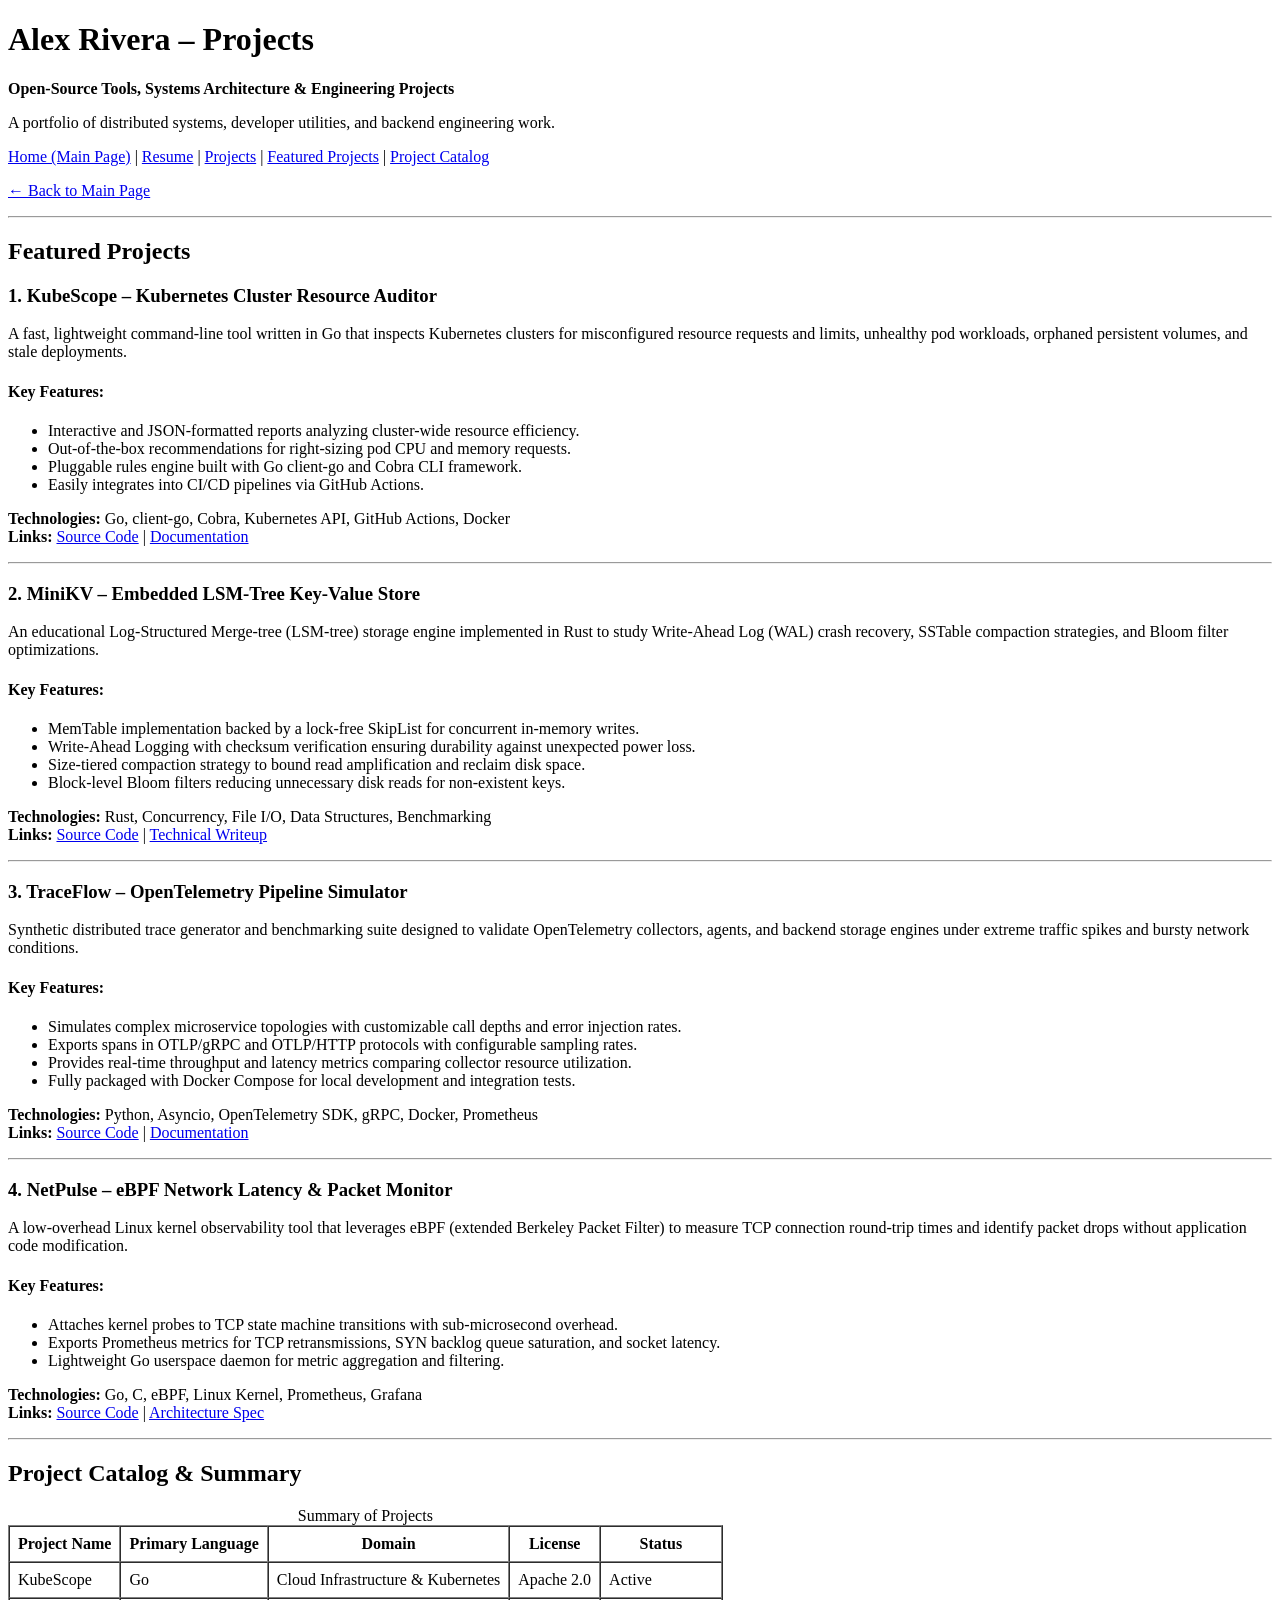
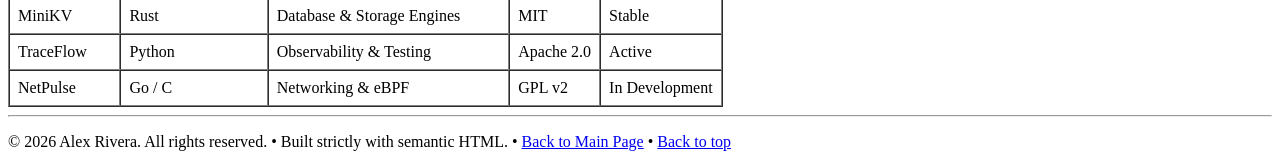
==== projects.html @ 86dc49b6 "initialize sub-pages" ====
<!DOCTYPE html>
<html lang="en">

<head>
  <meta charset="UTF-8">
  <meta name="viewport" content="width=device-width, initial-scale=1.0">
  <title>Alex Rivera | Projects</title>
  <link rel="stylesheet" href="styles.css">
</head>

<body>

  <!-- Header Section -->
  <header id="top">
    <h1>Alex Rivera &ndash; Projects</h1>
    <p><strong>Open-Source Tools, Systems Architecture &amp; Engineering Projects</strong></p>
    <p>A portfolio of distributed systems, developer utilities, and backend engineering work.</p>

    <nav aria-label="Page Navigation">
      <p>
        <a href="index.html">Home (Main Page)</a> |
        <a href="resume.html">Resume</a> |
        <a href="projects.html" aria-current="page">Projects</a> |
        <a href="#featured">Featured Projects</a> |
        <a href="#all-projects">Project Catalog</a>
      </p>
    </nav>
    <p><a href="index.html">&larr; Back to Main Page</a></p>
  </header>

  <hr>

  <!-- Main Content -->
  <main>
    <!-- Featured Projects Section -->
    <section id="featured">
      <h2>Featured Projects</h2>

      <!-- Project 1: KubeScope -->
      <article id="kubescope">
        <h3>1. KubeScope &ndash; Kubernetes Cluster Resource Auditor</h3>
        <p>
          A fast, lightweight command-line tool written in Go that inspects Kubernetes clusters for misconfigured
          resource requests and limits, unhealthy pod workloads, orphaned persistent volumes, and stale deployments.
        </p>
        <h4>Key Features:</h4>
        <ul>
          <li>Interactive and JSON-formatted reports analyzing cluster-wide resource efficiency.</li>
          <li>Out-of-the-box recommendations for right-sizing pod CPU and memory requests.</li>
          <li>Pluggable rules engine built with Go client-go and Cobra CLI framework.</li>
          <li>Easily integrates into CI/CD pipelines via GitHub Actions.</li>
        </ul>
        <p>
          <strong>Technologies:</strong> Go, client-go, Cobra, Kubernetes API, GitHub Actions, Docker<br>
          <strong>Links:</strong>
          <a href="https://github.com" target="_blank" rel="noopener noreferrer">Source Code</a> |
          <a href="https://github.com" target="_blank" rel="noopener noreferrer">Documentation</a>
        </p>
      </article>

      <hr>

      <!-- Project 2: MiniKV -->
      <article id="minikv">
        <h3>2. MiniKV &ndash; Embedded LSM-Tree Key-Value Store</h3>
        <p>
          An educational Log-Structured Merge-tree (LSM-tree) storage engine implemented in Rust to study
          Write-Ahead Log (WAL) crash recovery, SSTable compaction strategies, and Bloom filter optimizations.
        </p>
        <h4>Key Features:</h4>
        <ul>
          <li>MemTable implementation backed by a lock-free SkipList for concurrent in-memory writes.</li>
          <li>Write-Ahead Logging with checksum verification ensuring durability against unexpected power loss.</li>
          <li>Size-tiered compaction strategy to bound read amplification and reclaim disk space.</li>
          <li>Block-level Bloom filters reducing unnecessary disk reads for non-existent keys.</li>
        </ul>
        <p>
          <strong>Technologies:</strong> Rust, Concurrency, File I/O, Data Structures, Benchmarking<br>
          <strong>Links:</strong>
          <a href="https://github.com" target="_blank" rel="noopener noreferrer">Source Code</a> |
          <a href="https://github.com" target="_blank" rel="noopener noreferrer">Technical Writeup</a>
        </p>
      </article>

      <hr>

      <!-- Project 3: TraceFlow -->
      <article id="traceflow">
        <h3>3. TraceFlow &ndash; OpenTelemetry Pipeline Simulator</h3>
        <p>
          Synthetic distributed trace generator and benchmarking suite designed to validate OpenTelemetry collectors,
          agents, and backend storage engines under extreme traffic spikes and bursty network conditions.
        </p>
        <h4>Key Features:</h4>
        <ul>
          <li>Simulates complex microservice topologies with customizable call depths and error injection rates.</li>
          <li>Exports spans in OTLP/gRPC and OTLP/HTTP protocols with configurable sampling rates.</li>
          <li>Provides real-time throughput and latency metrics comparing collector resource utilization.</li>
          <li>Fully packaged with Docker Compose for local development and integration tests.</li>
        </ul>
        <p>
          <strong>Technologies:</strong> Python, Asyncio, OpenTelemetry SDK, gRPC, Docker, Prometheus<br>
          <strong>Links:</strong>
          <a href="https://github.com" target="_blank" rel="noopener noreferrer">Source Code</a> |
          <a href="https://github.com" target="_blank" rel="noopener noreferrer">Documentation</a>
        </p>
      </article>

      <hr>

      <!-- Project 4: NetPulse -->
      <article id="netpulse">
        <h3>4. NetPulse &ndash; eBPF Network Latency &amp; Packet Monitor</h3>
        <p>
          A low-overhead Linux kernel observability tool that leverages eBPF (extended Berkeley Packet Filter)
          to measure TCP connection round-trip times and identify packet drops without application code modification.
        </p>
        <h4>Key Features:</h4>
        <ul>
          <li>Attaches kernel probes to TCP state machine transitions with sub-microsecond overhead.</li>
          <li>Exports Prometheus metrics for TCP retransmissions, SYN backlog queue saturation, and socket latency.</li>
          <li>Lightweight Go userspace daemon for metric aggregation and filtering.</li>
        </ul>
        <p>
          <strong>Technologies:</strong> Go, C, eBPF, Linux Kernel, Prometheus, Grafana<br>
          <strong>Links:</strong>
          <a href="https://github.com" target="_blank" rel="noopener noreferrer">Source Code</a> |
          <a href="https://github.com" target="_blank" rel="noopener noreferrer">Architecture Spec</a>
        </p>
      </article>
    </section>

    <hr>

    <!-- Project Catalog / Summary Table -->
    <section id="all-projects">
      <h2>Project Catalog &amp; Summary</h2>

      <table border="1" cellpadding="8" cellspacing="0">
        <caption>Summary of Projects</caption>
        <thead>
          <tr>
            <th scope="col">Project Name</th>
            <th scope="col">Primary Language</th>
            <th scope="col">Domain</th>
            <th scope="col">License</th>
            <th scope="col">Status</th>
          </tr>
        </thead>
        <tbody>
          <tr>
            <td>KubeScope</td>
            <td>Go</td>
            <td>Cloud Infrastructure &amp; Kubernetes</td>
            <td>Apache 2.0</td>
            <td>Active</td>
          </tr>
          <tr>
            <td>MiniKV</td>
            <td>Rust</td>
            <td>Database &amp; Storage Engines</td>
            <td>MIT</td>
            <td>Stable</td>
          </tr>
          <tr>
            <td>TraceFlow</td>
            <td>Python</td>
            <td>Observability &amp; Testing</td>
            <td>Apache 2.0</td>
            <td>Active</td>
          </tr>
          <tr>
            <td>NetPulse</td>
            <td>Go / C</td>
            <td>Networking &amp; eBPF</td>
            <td>GPL v2</td>
            <td>In Development</td>
          </tr>
        </tbody>
      </table>
    </section>
  </main>

  <hr>

  <!-- Footer -->
  <footer>
    <p>
      &copy; 2026 Alex Rivera. All rights reserved.
      &bull; Built strictly with semantic HTML.
      &bull; <a href="index.html">Back to Main Page</a>
      &bull; <a href="#top">Back to top</a>
    </p>
  </footer>

</body>

</html>
---- styles.css ----
/* styles.css */
/* Stylesheet for portfolio website */
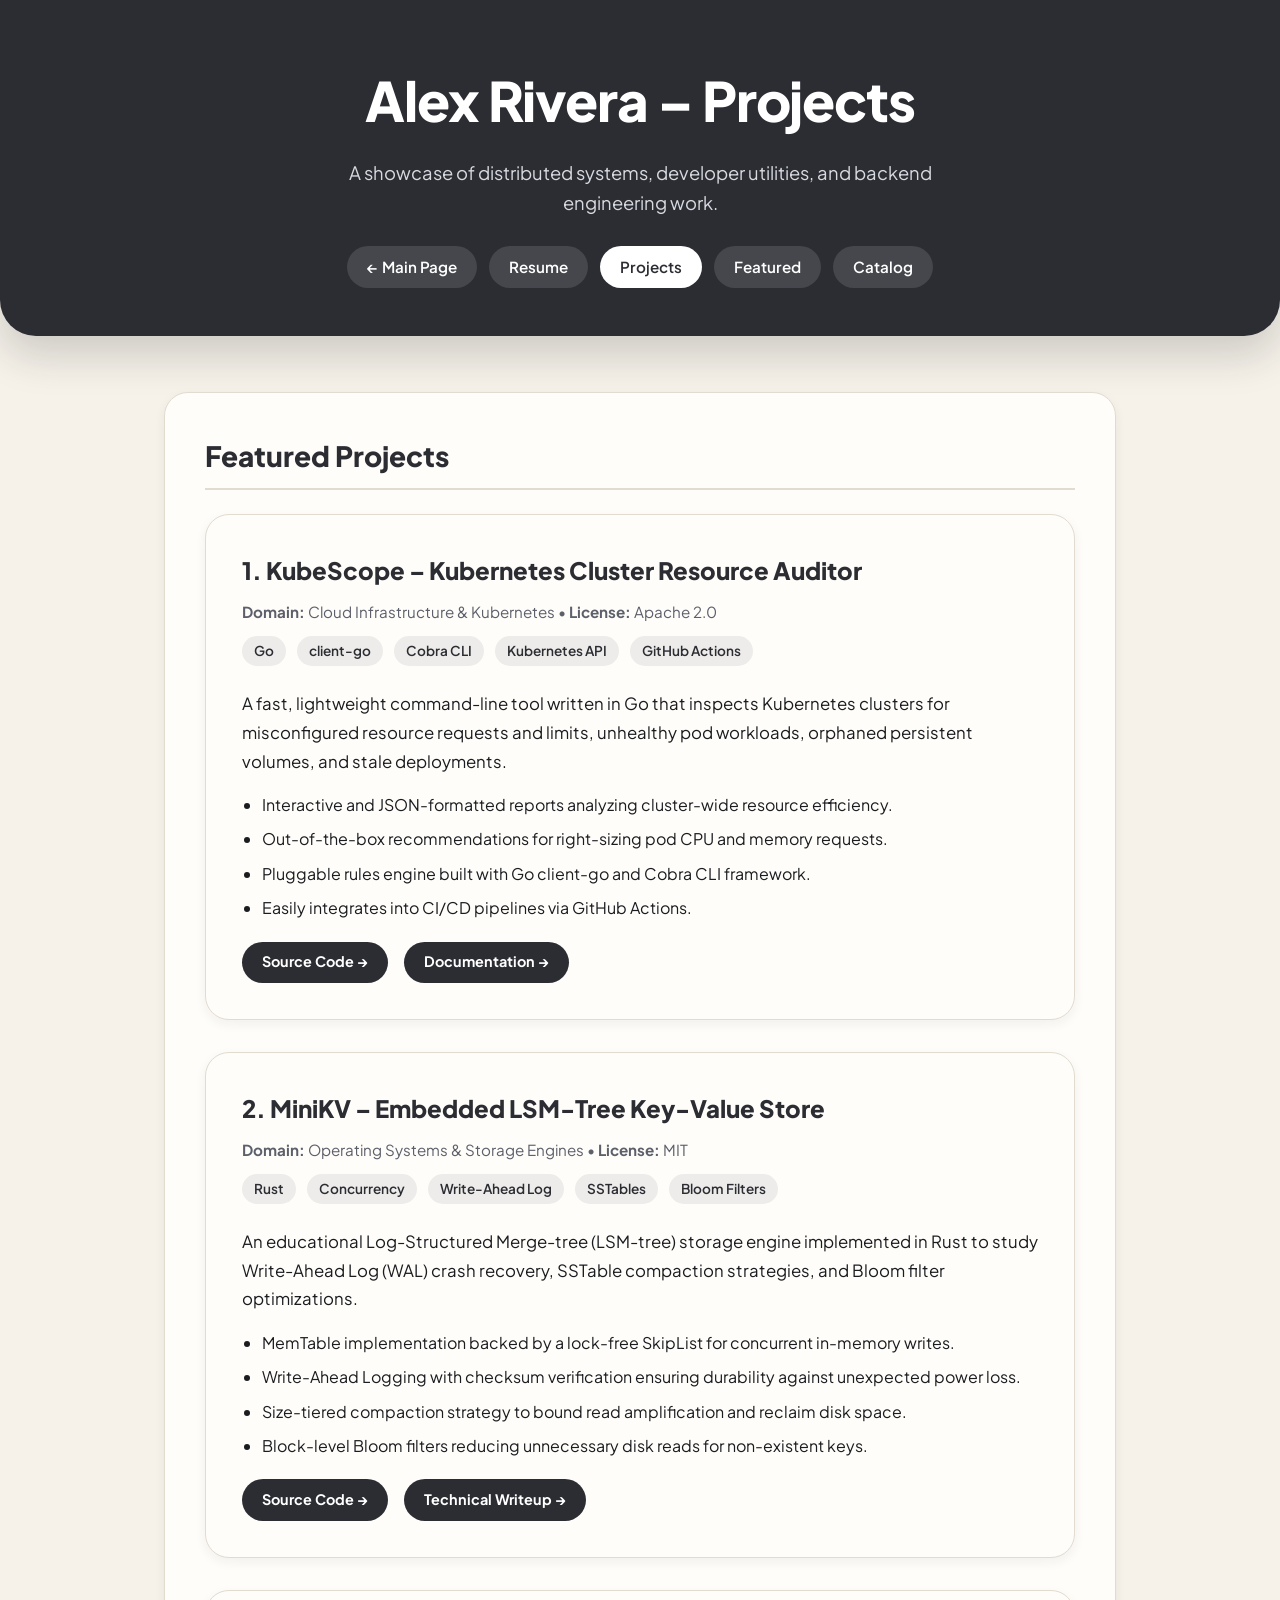
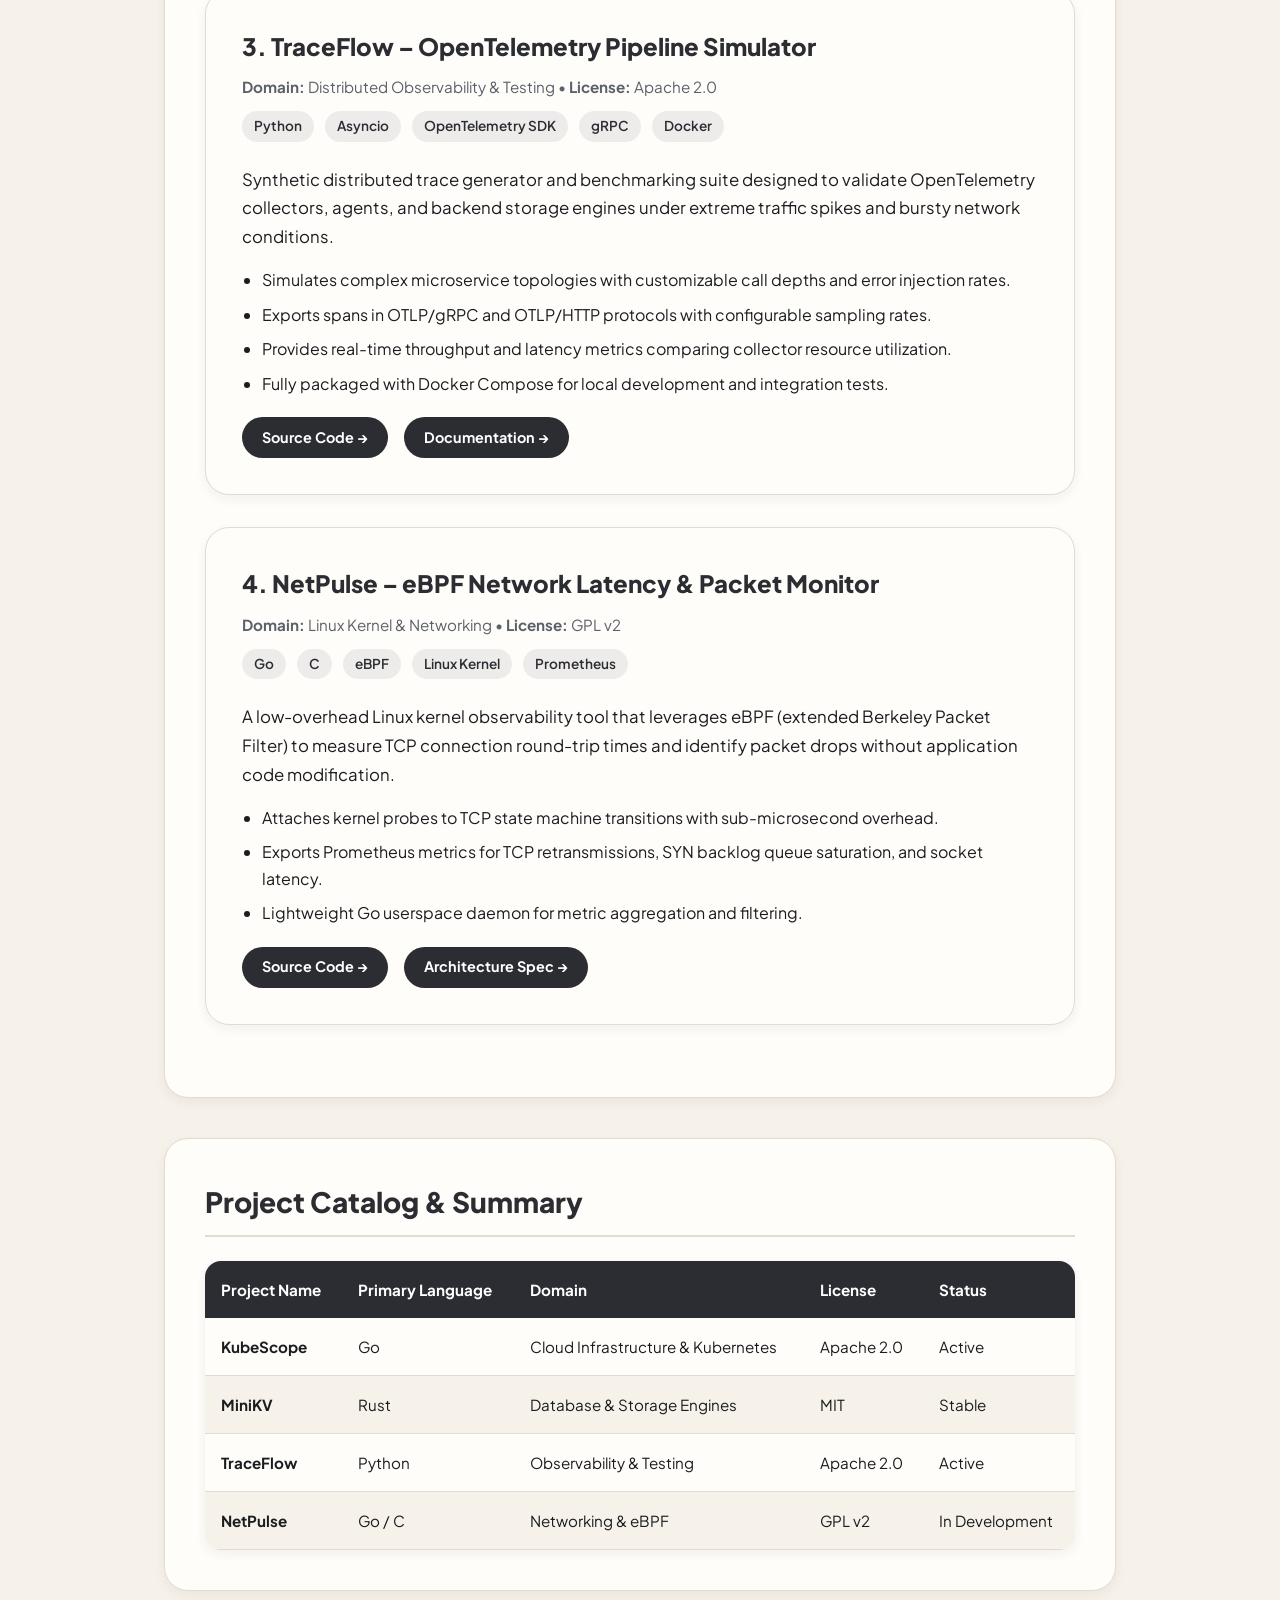
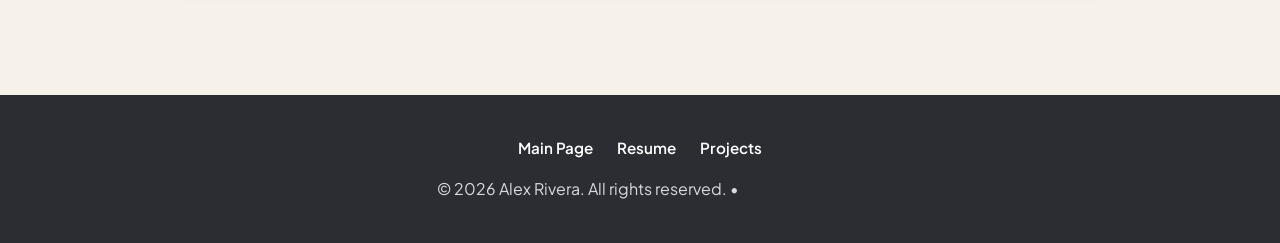
==== commit 2a295088: "format website and customize theme" ====
--- a/projects.html
+++ b/projects.html
@@ -10,134 +10,148 @@
 
 <body>
 
-  <!-- Header Section -->
-  <header id="top">
-    <h1>Alex Rivera &ndash; Projects</h1>
-    <p><strong>Open-Source Tools, Systems Architecture &amp; Engineering Projects</strong></p>
-    <p>A portfolio of distributed systems, developer utilities, and backend engineering work.</p>
-
-    <nav aria-label="Page Navigation">
-      <p>
-        <a href="index.html">Home (Main Page)</a> |
-        <a href="resume.html">Resume</a> |
-        <a href="projects.html" aria-current="page">Projects</a> |
-        <a href="#featured">Featured Projects</a> |
-        <a href="#all-projects">Project Catalog</a>
-      </p>
-    </nav>
-    <p><a href="index.html">&larr; Back to Main Page</a></p>
+  <!-- Dark Grey Header at the Top -->
+  <header class="subpage-header" id="top">
+    <div class="subpage-header-content">
+      <h1 class="subpage-title">Alex Rivera &ndash; Projects</h1>
+      <p class="subpage-subtitle">A showcase of distributed systems, developer utilities, and backend engineering work.</p>
+      
+      <nav class="subpage-nav" aria-label="Page Navigation">
+        <a href="index.html" class="subpage-nav-link">&larr; Main Page</a>
+        <a href="resume.html" class="subpage-nav-link">Resume</a>
+        <a href="projects.html" class="subpage-nav-link active">Projects</a>
+        <a href="#featured" class="subpage-nav-link">Featured</a>
+        <a href="#catalog" class="subpage-nav-link">Catalog</a>
+      </nav>
+    </div>
   </header>
 
-  <hr>
-
-  <!-- Main Content -->
-  <main>
-    <!-- Featured Projects Section -->
-    <section id="featured">
-      <h2>Featured Projects</h2>
+  <!-- Main Content on Light Beige Background -->
+  <main class="subpage-container">
+    <section id="featured" class="subpage-section">
+      <h2 class="subpage-section-title">Featured Projects</h2>
 
       <!-- Project 1: KubeScope -->
-      <article id="kubescope">
-        <h3>1. KubeScope &ndash; Kubernetes Cluster Resource Auditor</h3>
-        <p>
+      <article class="project-card-detail" id="kubescope">
+        <h3 class="project-detail-title">1. KubeScope &ndash; Kubernetes Cluster Resource Auditor</h3>
+        <p style="color: var(--text-muted); font-size: 0.95rem; margin-bottom: 0.75rem;">
+          <strong>Domain:</strong> Cloud Infrastructure &amp; Kubernetes &bull; <strong>License:</strong> Apache 2.0
+        </p>
+        <div style="margin-bottom: 1rem;">
+          <span class="project-tag-pill">Go</span>
+          <span class="project-tag-pill">client-go</span>
+          <span class="project-tag-pill">Cobra CLI</span>
+          <span class="project-tag-pill">Kubernetes API</span>
+          <span class="project-tag-pill">GitHub Actions</span>
+        </div>
+        <p style="font-size: 1.05rem; line-height: 1.7; color: var(--text-brown); margin-bottom: 1rem;">
           A fast, lightweight command-line tool written in Go that inspects Kubernetes clusters for misconfigured
           resource requests and limits, unhealthy pod workloads, orphaned persistent volumes, and stale deployments.
         </p>
-        <h4>Key Features:</h4>
-        <ul>
+        <ul class="resume-list" style="margin-bottom: 1.25rem;">
           <li>Interactive and JSON-formatted reports analyzing cluster-wide resource efficiency.</li>
           <li>Out-of-the-box recommendations for right-sizing pod CPU and memory requests.</li>
           <li>Pluggable rules engine built with Go client-go and Cobra CLI framework.</li>
           <li>Easily integrates into CI/CD pipelines via GitHub Actions.</li>
         </ul>
-        <p>
-          <strong>Technologies:</strong> Go, client-go, Cobra, Kubernetes API, GitHub Actions, Docker<br>
-          <strong>Links:</strong>
-          <a href="https://github.com" target="_blank" rel="noopener noreferrer">Source Code</a> |
-          <a href="https://github.com" target="_blank" rel="noopener noreferrer">Documentation</a>
-        </p>
-      </article>
-
-      <hr>
+        <div class="project-detail-links">
+          <a href="https://github.com" target="_blank" rel="noopener noreferrer" class="btn-secondary">Source Code &rarr;</a>
+          <a href="https://github.com" target="_blank" rel="noopener noreferrer" class="btn-secondary">Documentation &rarr;</a>
+        </div>
+      </article>
 
       <!-- Project 2: MiniKV -->
-      <article id="minikv">
-        <h3>2. MiniKV &ndash; Embedded LSM-Tree Key-Value Store</h3>
-        <p>
+      <article class="project-card-detail" id="minikv">
+        <h3 class="project-detail-title">2. MiniKV &ndash; Embedded LSM-Tree Key-Value Store</h3>
+        <p style="color: var(--text-muted); font-size: 0.95rem; margin-bottom: 0.75rem;">
+          <strong>Domain:</strong> Operating Systems &amp; Storage Engines &bull; <strong>License:</strong> MIT
+        </p>
+        <div style="margin-bottom: 1rem;">
+          <span class="project-tag-pill">Rust</span>
+          <span class="project-tag-pill">Concurrency</span>
+          <span class="project-tag-pill">Write-Ahead Log</span>
+          <span class="project-tag-pill">SSTables</span>
+          <span class="project-tag-pill">Bloom Filters</span>
+        </div>
+        <p style="font-size: 1.05rem; line-height: 1.7; color: var(--text-brown); margin-bottom: 1rem;">
           An educational Log-Structured Merge-tree (LSM-tree) storage engine implemented in Rust to study
           Write-Ahead Log (WAL) crash recovery, SSTable compaction strategies, and Bloom filter optimizations.
         </p>
-        <h4>Key Features:</h4>
-        <ul>
+        <ul class="resume-list" style="margin-bottom: 1.25rem;">
           <li>MemTable implementation backed by a lock-free SkipList for concurrent in-memory writes.</li>
           <li>Write-Ahead Logging with checksum verification ensuring durability against unexpected power loss.</li>
           <li>Size-tiered compaction strategy to bound read amplification and reclaim disk space.</li>
           <li>Block-level Bloom filters reducing unnecessary disk reads for non-existent keys.</li>
         </ul>
-        <p>
-          <strong>Technologies:</strong> Rust, Concurrency, File I/O, Data Structures, Benchmarking<br>
-          <strong>Links:</strong>
-          <a href="https://github.com" target="_blank" rel="noopener noreferrer">Source Code</a> |
-          <a href="https://github.com" target="_blank" rel="noopener noreferrer">Technical Writeup</a>
-        </p>
-      </article>
-
-      <hr>
+        <div class="project-detail-links">
+          <a href="https://github.com" target="_blank" rel="noopener noreferrer" class="btn-secondary">Source Code &rarr;</a>
+          <a href="https://github.com" target="_blank" rel="noopener noreferrer" class="btn-secondary">Technical Writeup &rarr;</a>
+        </div>
+      </article>
 
       <!-- Project 3: TraceFlow -->
-      <article id="traceflow">
-        <h3>3. TraceFlow &ndash; OpenTelemetry Pipeline Simulator</h3>
-        <p>
+      <article class="project-card-detail" id="traceflow">
+        <h3 class="project-detail-title">3. TraceFlow &ndash; OpenTelemetry Pipeline Simulator</h3>
+        <p style="color: var(--text-muted); font-size: 0.95rem; margin-bottom: 0.75rem;">
+          <strong>Domain:</strong> Distributed Observability &amp; Testing &bull; <strong>License:</strong> Apache 2.0
+        </p>
+        <div style="margin-bottom: 1rem;">
+          <span class="project-tag-pill">Python</span>
+          <span class="project-tag-pill">Asyncio</span>
+          <span class="project-tag-pill">OpenTelemetry SDK</span>
+          <span class="project-tag-pill">gRPC</span>
+          <span class="project-tag-pill">Docker</span>
+        </div>
+        <p style="font-size: 1.05rem; line-height: 1.7; color: var(--text-brown); margin-bottom: 1rem;">
           Synthetic distributed trace generator and benchmarking suite designed to validate OpenTelemetry collectors,
           agents, and backend storage engines under extreme traffic spikes and bursty network conditions.
         </p>
-        <h4>Key Features:</h4>
-        <ul>
+        <ul class="resume-list" style="margin-bottom: 1.25rem;">
           <li>Simulates complex microservice topologies with customizable call depths and error injection rates.</li>
           <li>Exports spans in OTLP/gRPC and OTLP/HTTP protocols with configurable sampling rates.</li>
           <li>Provides real-time throughput and latency metrics comparing collector resource utilization.</li>
           <li>Fully packaged with Docker Compose for local development and integration tests.</li>
         </ul>
-        <p>
-          <strong>Technologies:</strong> Python, Asyncio, OpenTelemetry SDK, gRPC, Docker, Prometheus<br>
-          <strong>Links:</strong>
-          <a href="https://github.com" target="_blank" rel="noopener noreferrer">Source Code</a> |
-          <a href="https://github.com" target="_blank" rel="noopener noreferrer">Documentation</a>
-        </p>
-      </article>
-
-      <hr>
+        <div class="project-detail-links">
+          <a href="https://github.com" target="_blank" rel="noopener noreferrer" class="btn-secondary">Source Code &rarr;</a>
+          <a href="https://github.com" target="_blank" rel="noopener noreferrer" class="btn-secondary">Documentation &rarr;</a>
+        </div>
+      </article>
 
       <!-- Project 4: NetPulse -->
-      <article id="netpulse">
-        <h3>4. NetPulse &ndash; eBPF Network Latency &amp; Packet Monitor</h3>
-        <p>
+      <article class="project-card-detail" id="netpulse">
+        <h3 class="project-detail-title">4. NetPulse &ndash; eBPF Network Latency &amp; Packet Monitor</h3>
+        <p style="color: var(--text-muted); font-size: 0.95rem; margin-bottom: 0.75rem;">
+          <strong>Domain:</strong> Linux Kernel &amp; Networking &bull; <strong>License:</strong> GPL v2
+        </p>
+        <div style="margin-bottom: 1rem;">
+          <span class="project-tag-pill">Go</span>
+          <span class="project-tag-pill">C</span>
+          <span class="project-tag-pill">eBPF</span>
+          <span class="project-tag-pill">Linux Kernel</span>
+          <span class="project-tag-pill">Prometheus</span>
+        </div>
+        <p style="font-size: 1.05rem; line-height: 1.7; color: var(--text-brown); margin-bottom: 1rem;">
           A low-overhead Linux kernel observability tool that leverages eBPF (extended Berkeley Packet Filter)
           to measure TCP connection round-trip times and identify packet drops without application code modification.
         </p>
-        <h4>Key Features:</h4>
-        <ul>
+        <ul class="resume-list" style="margin-bottom: 1.25rem;">
           <li>Attaches kernel probes to TCP state machine transitions with sub-microsecond overhead.</li>
           <li>Exports Prometheus metrics for TCP retransmissions, SYN backlog queue saturation, and socket latency.</li>
           <li>Lightweight Go userspace daemon for metric aggregation and filtering.</li>
         </ul>
-        <p>
-          <strong>Technologies:</strong> Go, C, eBPF, Linux Kernel, Prometheus, Grafana<br>
-          <strong>Links:</strong>
-          <a href="https://github.com" target="_blank" rel="noopener noreferrer">Source Code</a> |
-          <a href="https://github.com" target="_blank" rel="noopener noreferrer">Architecture Spec</a>
-        </p>
+        <div class="project-detail-links">
+          <a href="https://github.com" target="_blank" rel="noopener noreferrer" class="btn-secondary">Source Code &rarr;</a>
+          <a href="https://github.com" target="_blank" rel="noopener noreferrer" class="btn-secondary">Architecture Spec &rarr;</a>
+        </div>
       </article>
     </section>
 
-    <hr>
-
-    <!-- Project Catalog / Summary Table -->
-    <section id="all-projects">
-      <h2>Project Catalog &amp; Summary</h2>
-
-      <table border="1" cellpadding="8" cellspacing="0">
-        <caption>Summary of Projects</caption>
+    <!-- Catalog Section -->
+    <section id="catalog" class="subpage-section">
+      <h2 class="subpage-section-title">Project Catalog &amp; Summary</h2>
+
+      <table class="data-table">
         <thead>
           <tr>
             <th scope="col">Project Name</th>
@@ -149,28 +163,28 @@
         </thead>
         <tbody>
           <tr>
-            <td>KubeScope</td>
+            <td><strong>KubeScope</strong></td>
             <td>Go</td>
             <td>Cloud Infrastructure &amp; Kubernetes</td>
             <td>Apache 2.0</td>
             <td>Active</td>
           </tr>
           <tr>
-            <td>MiniKV</td>
+            <td><strong>MiniKV</strong></td>
             <td>Rust</td>
             <td>Database &amp; Storage Engines</td>
             <td>MIT</td>
             <td>Stable</td>
           </tr>
           <tr>
-            <td>TraceFlow</td>
+            <td><strong>TraceFlow</strong></td>
             <td>Python</td>
             <td>Observability &amp; Testing</td>
             <td>Apache 2.0</td>
             <td>Active</td>
           </tr>
           <tr>
-            <td>NetPulse</td>
+            <td><strong>NetPulse</strong></td>
             <td>Go / C</td>
             <td>Networking &amp; eBPF</td>
             <td>GPL v2</td>
@@ -181,16 +195,16 @@
     </section>
   </main>
 
-  <hr>
-
   <!-- Footer -->
-  <footer>
-    <p>
-      &copy; 2026 Alex Rivera. All rights reserved.
-      &bull; Built strictly with semantic HTML.
-      &bull; <a href="index.html">Back to Main Page</a>
-      &bull; <a href="#top">Back to top</a>
-    </p>
+  <footer class="site-footer">
+    <div class="footer-content">
+      <div class="footer-links">
+        <a href="index.html">Main Page</a>
+        <a href="resume.html">Resume</a>
+        <a href="projects.html">Projects</a>
+      </div>
+      <p>&copy; 2026 Alex Rivera. All rights reserved. &bull; <a href="#top">Back to top &uarr;</a></p>
+    </div>
   </footer>
 
 </body>
--- a/styles.css
+++ b/styles.css
@@ -1,2 +1,910 @@
-/* styles.css */
-/* Stylesheet for portfolio website */
+/* ==========================================================================
+   Alex Rivera - Portfolio Website Stylesheet
+   Theme: Light Beige Background & Dark Grey Secondary Color
+   ========================================================================== */
+
+@import url('https://fonts.googleapis.com/css2?family=Plus+Jakarta+Sans:wght@400;500;600;700;800&display=swap');
+
+:root {
+  /* Core Color System */
+  --bg-beige: #F6F2EA;
+  --bg-beige-card: #ECE6DA;
+  --bg-white: #FFFDF9;
+  
+  /* Dark Grey Secondary Color System */
+  --grey: #2B2D33;
+  --grey-dark: #1E2024;
+  --grey-card: #373A41;
+  --grey-surface: #42464F;
+  --grey-hover: #4F535D;
+  
+  /* Backward Compatibility Aliases */
+  --navy: var(--grey);
+  --navy-dark: var(--grey-dark);
+  --navy-card: var(--grey-card);
+  --navy-surface: var(--grey-surface);
+  --navy-hover: var(--grey-hover);
+  
+  --brown: var(--grey);
+  --brown-dark: var(--grey-dark);
+  --brown-card: var(--grey-card);
+  --brown-surface: var(--grey-surface);
+  --brown-hover: var(--grey-hover);
+  
+  /* Typography Colors */
+  --text-dark: #1A1C20;
+  --text-brown: var(--text-dark);
+  --text-navy: var(--text-dark);
+  --text-muted: #5C606B;
+  --text-light: #FFFFFF;
+  --text-subtle: #D8DAE2;
+  
+  /* Modern Accent (Refined Steel Slate / Soft Cyan) */
+  --accent-color: #5E94C7;
+  --accent-color-hover: #82B0DD;
+  --accent-warm: var(--accent-color);
+  --accent-warm-hover: var(--accent-color-hover);
+  --accent-blue: var(--accent-color);
+  --accent-blue-hover: var(--accent-color-hover);
+  
+  --border-beige: #E2DBD0;
+  --border-light: rgba(255, 255, 255, 0.16);
+
+  /* Spacing & Radii */
+  --radius-sm: 8px;
+  --radius-md: 16px;
+  --radius-lg: 24px;
+  --radius-full: 9999px;
+  --shadow-sm: 0 4px 12px rgba(30, 32, 36, 0.06);
+  --shadow-md: 0 12px 28px rgba(30, 32, 36, 0.12);
+  --shadow-lg: 0 20px 40px rgba(30, 32, 36, 0.18);
+  --transition: all 0.25s cubic-bezier(0.16, 1, 0.3, 1);
+}
+
+/* Base Styles */
+*, *::before, *::after {
+  box-sizing: border-box;
+  margin: 0;
+  padding: 0;
+}
+
+html {
+  scroll-behavior: smooth;
+  font-size: 16px;
+}
+
+body {
+  background-color: var(--bg-beige);
+  color: var(--text-dark);
+  font-family: 'Plus Jakarta Sans', system-ui, -apple-system, BlinkMacSystemFont, 'Segoe UI', Roboto, sans-serif;
+  line-height: 1.65;
+  -webkit-font-smoothing: antialiased;
+  min-height: 100vh;
+  display: flex;
+  flex-direction: column;
+}
+
+img {
+  max-width: 100%;
+  height: auto;
+  display: block;
+}
+
+a {
+  color: var(--grey);
+  text-decoration: none;
+  transition: var(--transition);
+}
+
+a:hover {
+  color: var(--grey-hover);
+}
+
+/* ==========================================================================
+   Navigation Bar
+   ========================================================================== */
+.site-header {
+  background-color: rgba(246, 242, 234, 0.94);
+  backdrop-filter: blur(8px);
+  position: sticky;
+  top: 0;
+  z-index: 100;
+  border-bottom: 1px solid var(--border-beige);
+}
+
+.nav-container {
+  max-width: 1200px;
+  margin: 0 auto;
+  padding: 1rem 1.5rem;
+  display: flex;
+  align-items: center;
+  justify-content: space-between;
+  gap: 1.5rem;
+  flex-wrap: wrap;
+}
+
+.nav-brand {
+  font-size: 1.35rem;
+  font-weight: 800;
+  color: var(--grey);
+  letter-spacing: -0.02em;
+}
+
+.nav-links {
+  display: flex;
+  align-items: center;
+  gap: 0.75rem;
+  flex-wrap: wrap;
+}
+
+.nav-link {
+  color: var(--text-dark);
+  font-weight: 600;
+  font-size: 0.95rem;
+  padding: 0.45rem 0.9rem;
+  border-radius: var(--radius-full);
+  transition: var(--transition);
+}
+
+.nav-link:hover,
+.nav-link.active {
+  background-color: rgba(43, 45, 51, 0.08);
+  color: var(--grey);
+}
+
+.nav-btn-pill {
+  background-color: var(--grey);
+  color: var(--text-light) !important;
+  padding: 0.45rem 1.1rem;
+  border-radius: var(--radius-full);
+  font-weight: 700;
+}
+
+.nav-btn-pill:hover {
+  background-color: var(--grey-hover);
+  color: var(--text-light) !important;
+  transform: translateY(-1px);
+}
+
+/* ==========================================================================
+   Section 1: Intro (Format of website1.png)
+   ========================================================================== */
+.intro-section {
+  padding: 3rem 1.5rem 4rem;
+  max-width: 1240px;
+  margin: 0 auto;
+  width: 100%;
+}
+
+.intro-grid {
+  display: grid;
+  grid-template-columns: 1.15fr 0.85fr;
+  align-items: center;
+  gap: 2rem;
+  min-height: 480px;
+}
+
+/* Shape on Left: Dark Grey Arched Container */
+.intro-shape-left {
+  background-color: var(--grey);
+  color: var(--text-light);
+  border-radius: 0 260px 260px 0;
+  padding: 4.5rem 4rem 4.5rem 3.5rem;
+  display: flex;
+  flex-direction: column;
+  justify-content: center;
+  box-shadow: var(--shadow-lg);
+  min-height: 420px;
+}
+
+.intro-tag {
+  color: var(--accent-color);
+  font-size: 0.85rem;
+  font-weight: 800;
+  letter-spacing: 0.12em;
+  text-transform: uppercase;
+  margin-bottom: 1.25rem;
+}
+
+.intro-title {
+  font-size: clamp(2.5rem, 5vw, 4.2rem);
+  font-weight: 800;
+  line-height: 1.05;
+  letter-spacing: -0.03em;
+  color: var(--text-light);
+  margin-bottom: 1.25rem;
+}
+
+.intro-description {
+  font-size: 1.15rem;
+  line-height: 1.6;
+  color: var(--text-subtle);
+  max-width: 500px;
+  margin-bottom: 1.5rem;
+}
+
+.intro-meta {
+  font-size: 0.95rem;
+  color: var(--accent-color);
+  font-weight: 600;
+}
+
+/* Shape on Right: Circular Picture of Me */
+.intro-shape-right {
+  display: flex;
+  justify-content: center;
+  align-items: center;
+  padding: 1rem;
+}
+
+.intro-portrait-circle {
+  width: 360px;
+  height: 360px;
+  border-radius: 50%;
+  object-fit: cover;
+  box-shadow: var(--shadow-lg);
+  border: 10px solid var(--bg-white);
+  transition: var(--transition);
+}
+
+.intro-portrait-circle:hover {
+  transform: scale(1.02);
+}
+
+/* ==========================================================================
+   Section 2: About Me (Format of website2.png)
+   ========================================================================== */
+.about-section {
+  background-color: var(--bg-beige);
+  padding: 4.5rem 1.5rem;
+  max-width: 1180px;
+  margin: 0 auto;
+  width: 100%;
+}
+
+.about-grid {
+  display: grid;
+  grid-template-columns: 400px 1fr;
+  gap: 4rem;
+  align-items: center;
+}
+
+.about-image-wrapper {
+  display: flex;
+  justify-content: center;
+}
+
+.about-portrait {
+  width: 100%;
+  max-width: 380px;
+  height: 480px;
+  object-fit: cover;
+  border-radius: var(--radius-lg);
+  box-shadow: var(--shadow-md);
+  border: 6px solid var(--bg-white);
+  transition: var(--transition);
+}
+
+.about-portrait:hover {
+  transform: translateY(-4px);
+  box-shadow: var(--shadow-lg);
+}
+
+.about-content {
+  display: flex;
+  flex-direction: column;
+  gap: 1.25rem;
+}
+
+.about-heading {
+  font-size: 2.6rem;
+  font-weight: 800;
+  color: var(--grey);
+  letter-spacing: -0.02em;
+}
+
+.about-blurb {
+  font-size: 1.05rem;
+  line-height: 1.75;
+  color: var(--text-dark);
+}
+
+.about-highlights {
+  display: grid;
+  grid-template-columns: repeat(auto-fit, minmax(160px, 1fr));
+  gap: 1rem;
+  margin-top: 0.5rem;
+}
+
+.highlight-badge {
+  background-color: var(--bg-white);
+  border: 1px solid var(--border-beige);
+  border-radius: var(--radius-md);
+  padding: 0.85rem 1rem;
+  display: flex;
+  flex-direction: column;
+}
+
+.highlight-badge strong {
+  color: var(--grey);
+  font-size: 1.1rem;
+}
+
+.highlight-badge span {
+  font-size: 0.85rem;
+  color: var(--text-muted);
+}
+
+/* ==========================================================================
+   Section 3: Directory (Format of website3.png with 2 boxes)
+   ========================================================================== */
+.directory-section {
+  padding: 4.5rem 1.5rem;
+  max-width: 1100px;
+  margin: 0 auto;
+  width: 100%;
+}
+
+.section-header-center {
+  text-align: center;
+  margin-bottom: 3rem;
+}
+
+.directory-title {
+  font-size: 2.8rem;
+  font-weight: 800;
+  color: var(--grey);
+  letter-spacing: -0.02em;
+}
+
+.directory-subtitle {
+  font-size: 1.1rem;
+  color: var(--text-muted);
+  margin-top: 0.5rem;
+}
+
+.directory-grid-two {
+  display: grid;
+  grid-template-columns: repeat(auto-fit, minmax(340px, 1fr));
+  gap: 2.5rem;
+}
+
+.directory-card {
+  background-color: var(--grey-card);
+  border-radius: var(--radius-lg);
+  padding: 1.75rem;
+  color: var(--text-light);
+  display: flex;
+  flex-direction: column;
+  box-shadow: var(--shadow-lg);
+  transition: var(--transition);
+}
+
+.directory-card:hover {
+  transform: translateY(-6px);
+  box-shadow: 0 24px 48px rgba(30, 32, 36, 0.28);
+}
+
+.directory-card-img {
+  width: 100%;
+  height: 220px;
+  object-fit: cover;
+  border-radius: var(--radius-md);
+  margin-bottom: 1.5rem;
+}
+
+.directory-card-title {
+  font-size: 1.7rem;
+  font-weight: 800;
+  color: var(--text-light);
+  margin-bottom: 1.25rem;
+}
+
+.directory-items {
+  list-style: none;
+  display: flex;
+  flex-direction: column;
+  gap: 1.1rem;
+  margin-bottom: 2rem;
+  flex-grow: 1;
+}
+
+.directory-item {
+  background: rgba(255, 255, 255, 0.07);
+  border-left: 3px solid var(--accent-color);
+  padding: 0.75rem 1rem;
+  border-radius: 0 var(--radius-sm) var(--radius-sm) 0;
+}
+
+.directory-item-title {
+  display: block;
+  font-size: 1.05rem;
+  font-weight: 700;
+  color: var(--text-light);
+}
+
+.directory-item-subtitle {
+  display: block;
+  font-size: 0.9rem;
+  color: var(--accent-color);
+  font-weight: 600;
+  margin-top: 0.15rem;
+}
+
+.directory-item-meta {
+  display: block;
+  font-size: 0.85rem;
+  color: var(--text-subtle);
+  margin-top: 0.2rem;
+}
+
+.directory-card-footer {
+  margin-top: auto;
+  padding-top: 1rem;
+  border-top: 1px solid var(--border-light);
+}
+
+.directory-btn-link {
+  color: var(--accent-color);
+  font-weight: 800;
+  font-size: 0.95rem;
+  letter-spacing: 0.06em;
+  text-transform: uppercase;
+  display: inline-flex;
+  align-items: center;
+  gap: 0.4rem;
+  transition: var(--transition);
+}
+
+.directory-btn-link:hover {
+  color: var(--accent-color-hover);
+  transform: translateX(4px);
+}
+
+/* ==========================================================================
+   Section 4: Contact
+   ========================================================================== */
+.contact-section {
+  padding: 4.5rem 1.5rem 5rem;
+  max-width: 1100px;
+  margin: 0 auto;
+  width: 100%;
+}
+
+.contact-grid {
+  display: grid;
+  grid-template-columns: 1fr 1.25fr;
+  gap: 3.5rem;
+  align-items: flex-start;
+  margin-top: 2.5rem;
+}
+
+.contact-info-cards {
+  display: flex;
+  flex-direction: column;
+  gap: 1.25rem;
+}
+
+.contact-card {
+  background: var(--bg-white);
+  border: 1px solid var(--border-beige);
+  border-radius: var(--radius-md);
+  padding: 1.25rem 1.5rem;
+  box-shadow: var(--shadow-sm);
+  display: flex;
+  flex-direction: column;
+  gap: 0.25rem;
+  transition: var(--transition);
+}
+
+.contact-card:hover {
+  border-color: var(--grey);
+  box-shadow: var(--shadow-md);
+}
+
+.contact-label {
+  font-size: 0.8rem;
+  font-weight: 800;
+  text-transform: uppercase;
+  letter-spacing: 0.08em;
+  color: var(--grey);
+}
+
+.contact-value {
+  font-size: 1.05rem;
+  font-weight: 600;
+  color: var(--text-dark);
+}
+
+.contact-value a {
+  color: var(--grey);
+}
+
+.contact-value a:hover {
+  color: var(--accent-color);
+  text-decoration: underline;
+}
+
+/* Form Styles */
+.contact-form-container {
+  background: var(--bg-white);
+  border: 1px solid var(--border-beige);
+  border-radius: var(--radius-lg);
+  padding: 2rem;
+  box-shadow: var(--shadow-md);
+}
+
+.form-group {
+  margin-bottom: 1.25rem;
+}
+
+.form-group label {
+  display: block;
+  font-weight: 700;
+  font-size: 0.9rem;
+  color: var(--grey);
+  margin-bottom: 0.4rem;
+}
+
+.form-input,
+.form-select,
+.form-textarea {
+  width: 100%;
+  padding: 0.75rem 1rem;
+  font-family: inherit;
+  font-size: 0.95rem;
+  border: 1.5px solid var(--border-beige);
+  border-radius: var(--radius-sm);
+  background-color: var(--bg-beige);
+  color: var(--text-dark);
+  transition: var(--transition);
+}
+
+.form-input:focus,
+.form-select:focus,
+.form-textarea:focus {
+  outline: none;
+  border-color: var(--grey);
+  background-color: var(--bg-white);
+  box-shadow: 0 0 0 3px rgba(43, 45, 51, 0.12);
+}
+
+.form-btn-submit {
+  background-color: var(--grey);
+  color: var(--text-light);
+  border: none;
+  border-radius: var(--radius-full);
+  padding: 0.85rem 2rem;
+  font-family: inherit;
+  font-size: 1rem;
+  font-weight: 700;
+  cursor: pointer;
+  transition: var(--transition);
+}
+
+.form-btn-submit:hover {
+  background-color: var(--grey-hover);
+  transform: translateY(-2px);
+  box-shadow: var(--shadow-md);
+}
+
+/* ==========================================================================
+   Sub-pages: Resume & Projects Common Layout
+   Theme: Light Beige Background & Dark Grey Header at the Top
+   ========================================================================== */
+.subpage-header {
+  background-color: var(--grey);
+  color: var(--text-light);
+  padding: 3.5rem 1.5rem 3rem;
+  text-align: center;
+  border-radius: 0 0 36px 36px;
+  box-shadow: var(--shadow-lg);
+  margin-bottom: 3.5rem;
+}
+
+.subpage-header-content {
+  max-width: 900px;
+  margin: 0 auto;
+}
+
+.subpage-title {
+  font-size: clamp(2.2rem, 4.5vw, 3.4rem);
+  font-weight: 800;
+  letter-spacing: -0.02em;
+  color: var(--text-light);
+  margin-bottom: 0.75rem;
+}
+
+.subpage-subtitle {
+  font-size: 1.15rem;
+  color: var(--text-subtle);
+  margin-bottom: 1.75rem;
+  max-width: 650px;
+  margin-left: auto;
+  margin-right: auto;
+}
+
+.subpage-nav {
+  display: flex;
+  justify-content: center;
+  gap: 0.75rem;
+  flex-wrap: wrap;
+}
+
+.subpage-nav-link {
+  color: var(--text-light);
+  background: rgba(255, 255, 255, 0.12);
+  padding: 0.5rem 1.25rem;
+  border-radius: var(--radius-full);
+  font-size: 0.95rem;
+  font-weight: 600;
+  transition: var(--transition);
+}
+
+.subpage-nav-link:hover,
+.subpage-nav-link.active {
+  background: var(--text-light);
+  color: var(--grey);
+}
+
+.subpage-container {
+  max-width: 1000px;
+  margin: 0 auto;
+  padding: 0 1.5rem 4rem;
+  width: 100%;
+}
+
+.subpage-section {
+  background: var(--bg-white);
+  border: 1px solid var(--border-beige);
+  border-radius: var(--radius-lg);
+  padding: 2.5rem;
+  margin-bottom: 2.5rem;
+  box-shadow: var(--shadow-sm);
+}
+
+.subpage-section-title {
+  font-size: 1.75rem;
+  font-weight: 800;
+  color: var(--grey);
+  margin-bottom: 1.5rem;
+  border-bottom: 2px solid var(--border-beige);
+  padding-bottom: 0.6rem;
+}
+
+/* Resume Articles & Tables */
+.resume-article {
+  margin-bottom: 2rem;
+}
+
+.resume-article:last-child {
+  margin-bottom: 0;
+}
+
+.resume-article-header {
+  margin-bottom: 0.75rem;
+}
+
+.resume-role-title {
+  font-size: 1.25rem;
+  font-weight: 700;
+  color: var(--grey);
+}
+
+.resume-company-line {
+  font-size: 0.95rem;
+  color: var(--text-muted);
+  font-style: italic;
+}
+
+.resume-list {
+  padding-left: 1.25rem;
+  display: flex;
+  flex-direction: column;
+  gap: 0.5rem;
+}
+
+.data-table {
+  width: 100%;
+  border-collapse: collapse;
+  margin-top: 1rem;
+  border-radius: var(--radius-md);
+  overflow: hidden;
+  box-shadow: var(--shadow-sm);
+}
+
+.data-table th {
+  background-color: var(--grey);
+  color: var(--text-light);
+  padding: 1rem;
+  text-align: left;
+  font-weight: 700;
+  font-size: 0.95rem;
+}
+
+.data-table td {
+  padding: 1rem;
+  border-bottom: 1px solid var(--border-beige);
+  background-color: var(--bg-white);
+  font-size: 0.95rem;
+}
+
+.data-table tr:nth-child(even) td {
+  background-color: var(--bg-beige);
+}
+
+/* Skills list */
+.skills-grid {
+  display: grid;
+  grid-template-columns: repeat(auto-fit, minmax(280px, 1fr));
+  gap: 1.5rem;
+}
+
+.skills-card {
+  background: var(--bg-beige);
+  border-radius: var(--radius-md);
+  padding: 1.25rem;
+}
+
+.skills-card h4 {
+  color: var(--grey);
+  margin-bottom: 0.75rem;
+  font-size: 1.05rem;
+}
+
+.skills-card ul {
+  list-style: none;
+  display: flex;
+  flex-direction: column;
+  gap: 0.4rem;
+  font-size: 0.95rem;
+}
+
+/* Projects Showcase */
+.project-card-detail {
+  background: var(--bg-white);
+  border: 1px solid var(--border-beige);
+  border-radius: var(--radius-lg);
+  padding: 2.25rem;
+  margin-bottom: 2rem;
+  box-shadow: var(--shadow-sm);
+  transition: var(--transition);
+}
+
+.project-card-detail:hover {
+  box-shadow: var(--shadow-md);
+  border-color: var(--grey);
+}
+
+.project-detail-title {
+  font-size: 1.5rem;
+  font-weight: 800;
+  color: var(--grey);
+  margin-bottom: 0.5rem;
+}
+
+.project-tag-pill {
+  display: inline-block;
+  background-color: rgba(43, 45, 51, 0.08);
+  color: var(--grey);
+  padding: 0.25rem 0.75rem;
+  border-radius: var(--radius-full);
+  font-size: 0.85rem;
+  font-weight: 600;
+  margin-right: 0.5rem;
+  margin-bottom: 0.5rem;
+}
+
+.project-detail-links {
+  margin-top: 1.25rem;
+  display: flex;
+  gap: 1rem;
+  flex-wrap: wrap;
+}
+
+.btn-secondary {
+  display: inline-flex;
+  align-items: center;
+  gap: 0.4rem;
+  background-color: var(--grey);
+  color: var(--text-light);
+  padding: 0.55rem 1.25rem;
+  border-radius: var(--radius-full);
+  font-size: 0.9rem;
+  font-weight: 700;
+  transition: var(--transition);
+}
+
+.btn-secondary:hover {
+  background-color: var(--grey-hover);
+  color: var(--text-light);
+  transform: translateY(-2px);
+}
+
+/* ==========================================================================
+   Footer
+   ========================================================================== */
+.site-footer {
+  margin-top: auto;
+  background-color: var(--grey);
+  color: var(--text-subtle);
+  padding: 2.5rem 1.5rem;
+  text-align: center;
+}
+
+.footer-content {
+  max-width: 900px;
+  margin: 0 auto;
+  display: flex;
+  flex-direction: column;
+  align-items: center;
+  gap: 1rem;
+}
+
+.footer-links {
+  display: flex;
+  gap: 1.5rem;
+  flex-wrap: wrap;
+  justify-content: center;
+}
+
+.footer-links a {
+  color: var(--text-light);
+  font-weight: 600;
+  font-size: 0.95rem;
+}
+
+.footer-links a:hover {
+  color: var(--accent-color);
+}
+
+/* ==========================================================================
+   Responsive Breakpoints
+   ========================================================================== */
+@media (max-width: 992px) {
+  .intro-grid {
+    grid-template-columns: 1fr;
+    text-align: center;
+  }
+
+  .intro-shape-left {
+    border-radius: var(--radius-lg);
+    padding: 3rem 2rem;
+    align-items: center;
+    text-align: center;
+  }
+
+  .about-grid {
+    grid-template-columns: 1fr;
+    text-align: center;
+    gap: 2.5rem;
+  }
+
+  .about-image-wrapper {
+    margin: 0 auto;
+  }
+
+  .contact-grid {
+    grid-template-columns: 1fr;
+  }
+}
+
+@media (max-width: 600px) {
+  .intro-portrait-circle {
+    width: 260px;
+    height: 260px;
+  }
+
+  .about-portrait {
+    height: 380px;
+  }
+
+  .subpage-header {
+    border-radius: 0 0 24px 24px;
+    padding: 2.5rem 1.25rem 2rem;
+  }
+
+  .subpage-section {
+    padding: 1.5rem;
+  }
+}
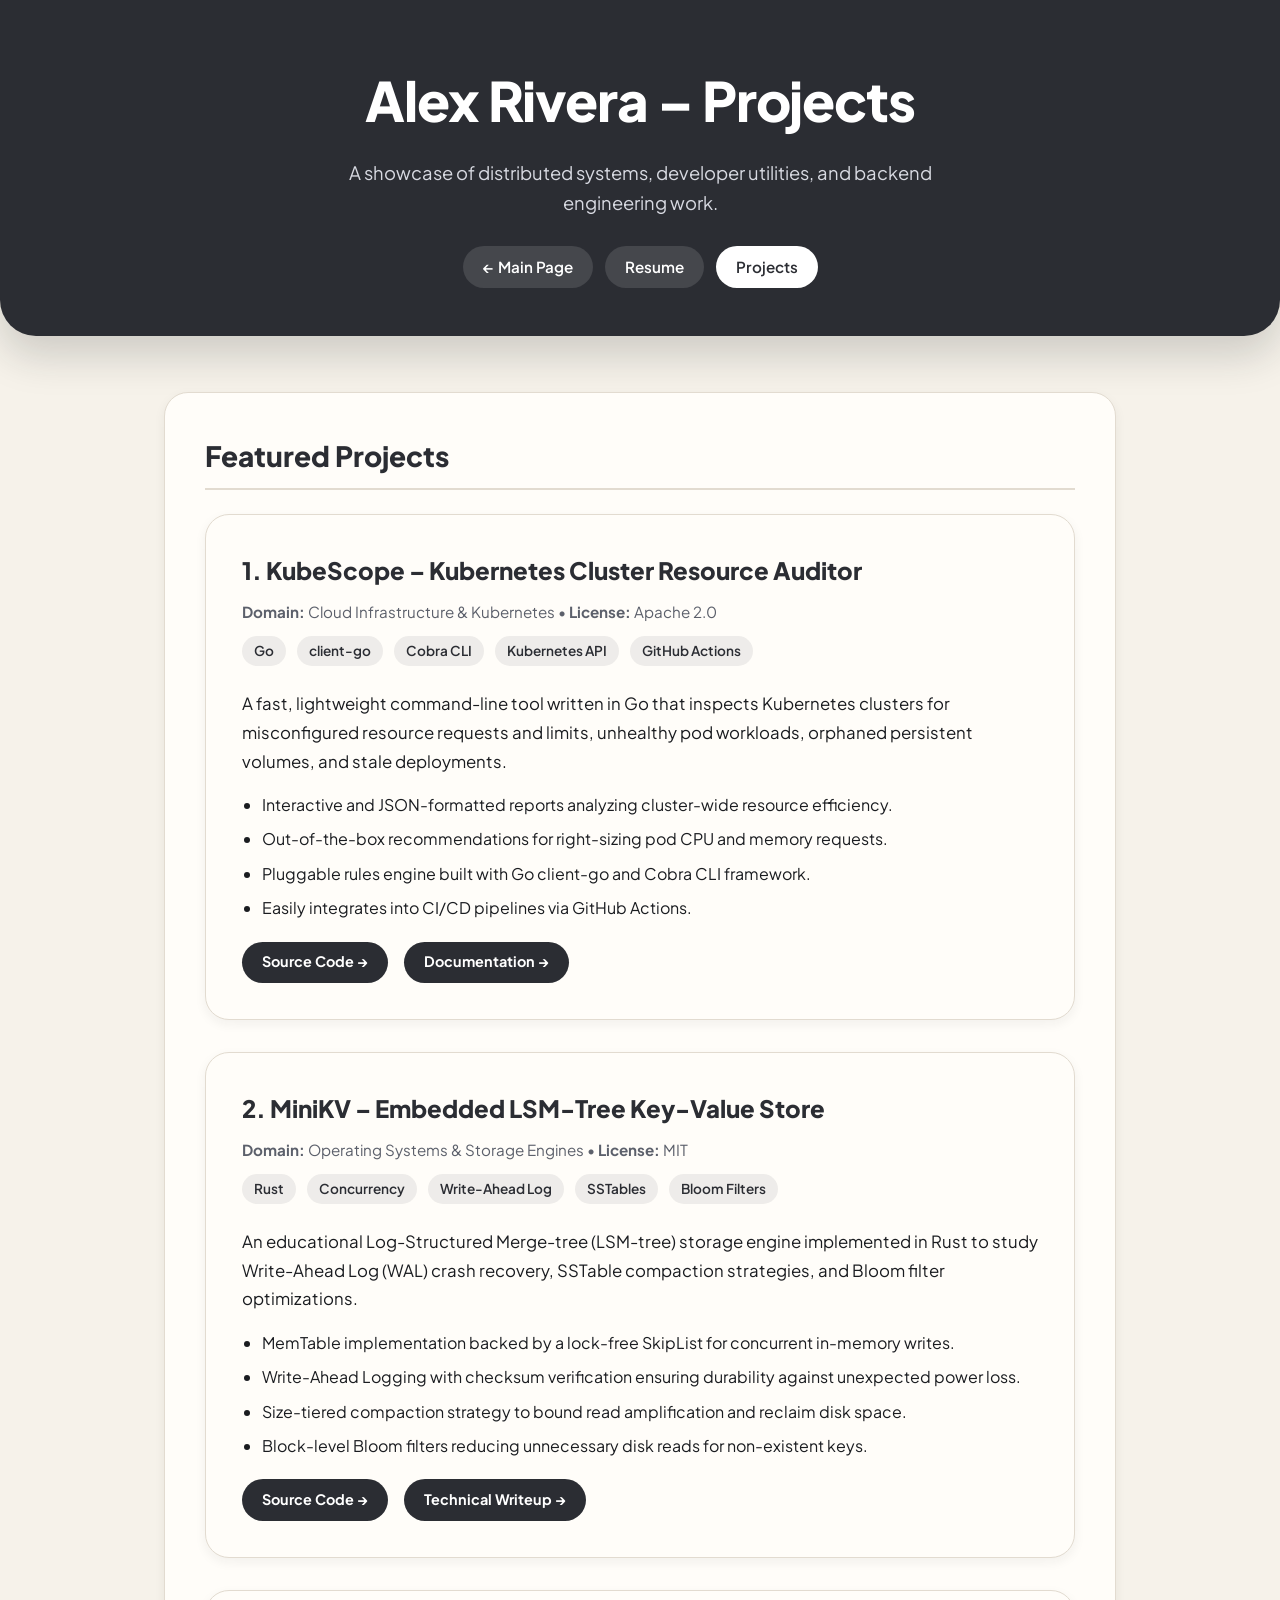
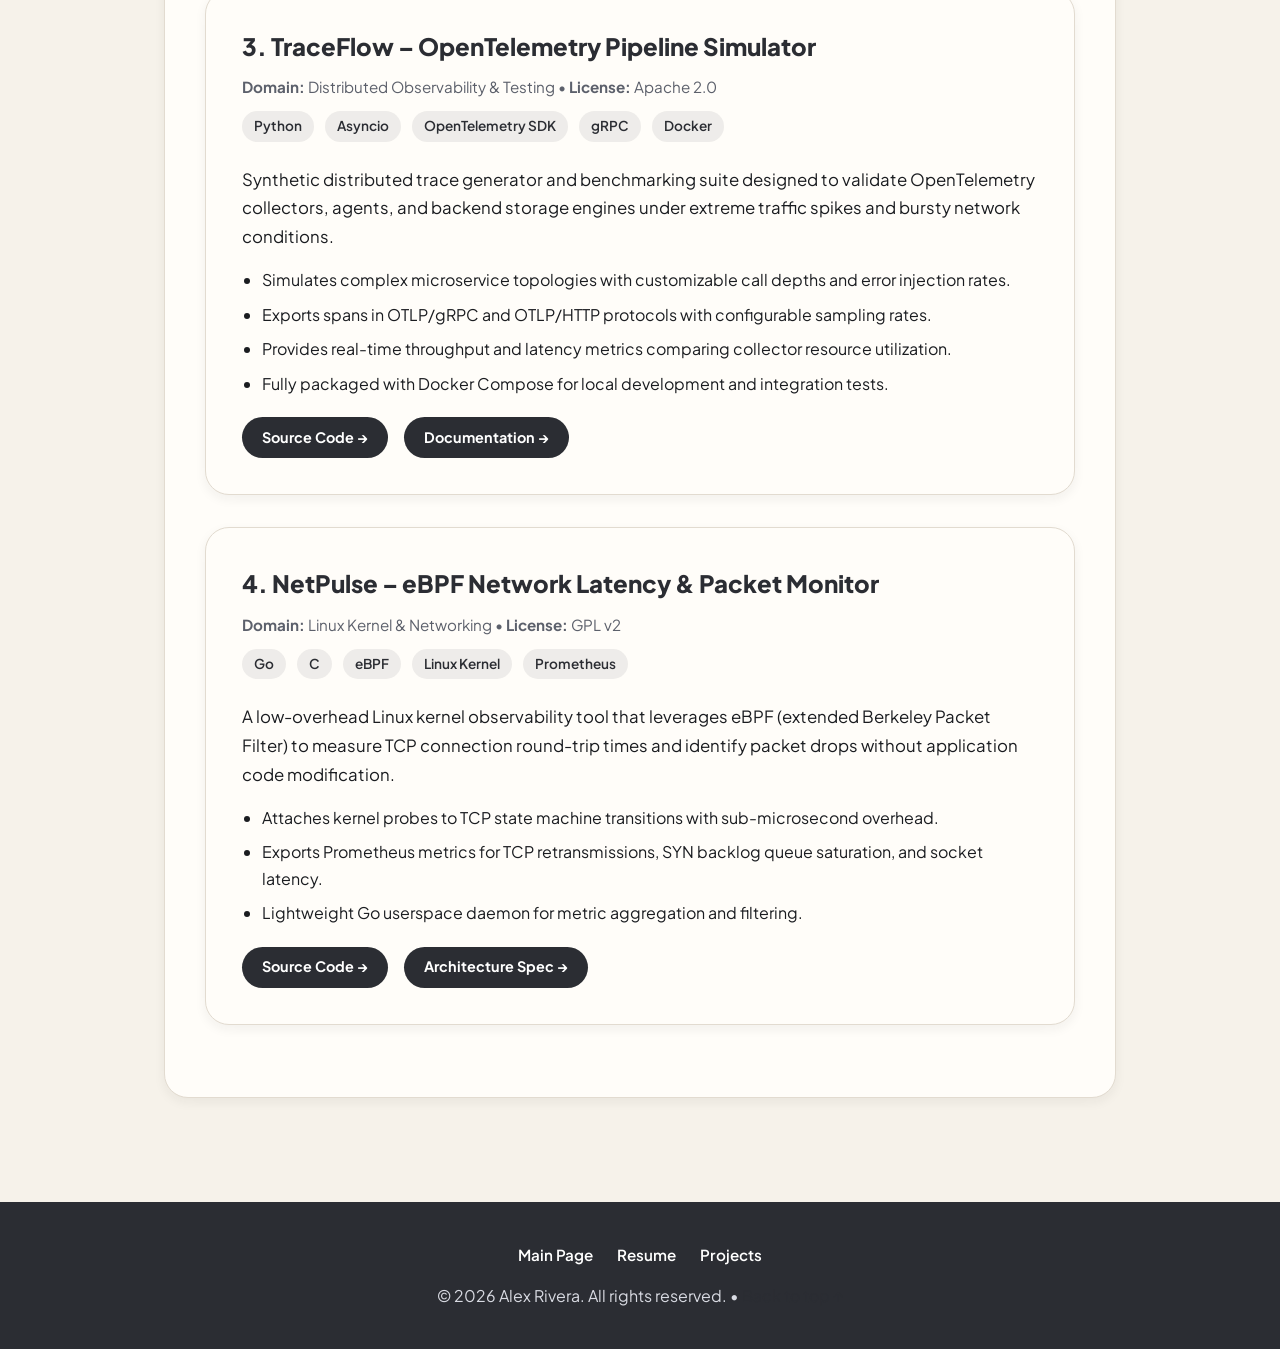
==== commit b506cb14: "condense projects page" ====
--- a/projects.html
+++ b/projects.html
@@ -20,8 +20,6 @@
         <a href="index.html" class="subpage-nav-link">&larr; Main Page</a>
         <a href="resume.html" class="subpage-nav-link">Resume</a>
         <a href="projects.html" class="subpage-nav-link active">Projects</a>
-        <a href="#featured" class="subpage-nav-link">Featured</a>
-        <a href="#catalog" class="subpage-nav-link">Catalog</a>
       </nav>
     </div>
   </header>
@@ -147,52 +145,7 @@
       </article>
     </section>
 
-    <!-- Catalog Section -->
-    <section id="catalog" class="subpage-section">
-      <h2 class="subpage-section-title">Project Catalog &amp; Summary</h2>
 
-      <table class="data-table">
-        <thead>
-          <tr>
-            <th scope="col">Project Name</th>
-            <th scope="col">Primary Language</th>
-            <th scope="col">Domain</th>
-            <th scope="col">License</th>
-            <th scope="col">Status</th>
-          </tr>
-        </thead>
-        <tbody>
-          <tr>
-            <td><strong>KubeScope</strong></td>
-            <td>Go</td>
-            <td>Cloud Infrastructure &amp; Kubernetes</td>
-            <td>Apache 2.0</td>
-            <td>Active</td>
-          </tr>
-          <tr>
-            <td><strong>MiniKV</strong></td>
-            <td>Rust</td>
-            <td>Database &amp; Storage Engines</td>
-            <td>MIT</td>
-            <td>Stable</td>
-          </tr>
-          <tr>
-            <td><strong>TraceFlow</strong></td>
-            <td>Python</td>
-            <td>Observability &amp; Testing</td>
-            <td>Apache 2.0</td>
-            <td>Active</td>
-          </tr>
-          <tr>
-            <td><strong>NetPulse</strong></td>
-            <td>Go / C</td>
-            <td>Networking &amp; eBPF</td>
-            <td>GPL v2</td>
-            <td>In Development</td>
-          </tr>
-        </tbody>
-      </table>
-    </section>
   </main>
 
   <!-- Footer -->
--- a/styles.css
+++ b/styles.css
@@ -466,40 +466,34 @@
    ========================================================================== */
 .contact-section {
   padding: 4.5rem 1.5rem 5rem;
-  max-width: 1100px;
+  max-width: 880px;
   margin: 0 auto;
   width: 100%;
 }
 
 .contact-grid {
   display: grid;
-  grid-template-columns: 1fr 1.25fr;
-  gap: 3.5rem;
-  align-items: flex-start;
+  grid-template-columns: repeat(2, 1fr);
+  gap: 1.75rem;
   margin-top: 2.5rem;
-}
-
-.contact-info-cards {
-  display: flex;
-  flex-direction: column;
-  gap: 1.25rem;
 }
 
 .contact-card {
   background: var(--bg-white);
   border: 1px solid var(--border-beige);
   border-radius: var(--radius-md);
-  padding: 1.25rem 1.5rem;
+  padding: 1.6rem 1.85rem;
   box-shadow: var(--shadow-sm);
   display: flex;
   flex-direction: column;
-  gap: 0.25rem;
+  gap: 0.35rem;
   transition: var(--transition);
 }
 
 .contact-card:hover {
   border-color: var(--grey);
   box-shadow: var(--shadow-md);
+  transform: translateY(-3px);
 }
 
 .contact-label {
@@ -523,69 +517,6 @@
 .contact-value a:hover {
   color: var(--accent-color);
   text-decoration: underline;
-}
-
-/* Form Styles */
-.contact-form-container {
-  background: var(--bg-white);
-  border: 1px solid var(--border-beige);
-  border-radius: var(--radius-lg);
-  padding: 2rem;
-  box-shadow: var(--shadow-md);
-}
-
-.form-group {
-  margin-bottom: 1.25rem;
-}
-
-.form-group label {
-  display: block;
-  font-weight: 700;
-  font-size: 0.9rem;
-  color: var(--grey);
-  margin-bottom: 0.4rem;
-}
-
-.form-input,
-.form-select,
-.form-textarea {
-  width: 100%;
-  padding: 0.75rem 1rem;
-  font-family: inherit;
-  font-size: 0.95rem;
-  border: 1.5px solid var(--border-beige);
-  border-radius: var(--radius-sm);
-  background-color: var(--bg-beige);
-  color: var(--text-dark);
-  transition: var(--transition);
-}
-
-.form-input:focus,
-.form-select:focus,
-.form-textarea:focus {
-  outline: none;
-  border-color: var(--grey);
-  background-color: var(--bg-white);
-  box-shadow: 0 0 0 3px rgba(43, 45, 51, 0.12);
-}
-
-.form-btn-submit {
-  background-color: var(--grey);
-  color: var(--text-light);
-  border: none;
-  border-radius: var(--radius-full);
-  padding: 0.85rem 2rem;
-  font-family: inherit;
-  font-size: 1rem;
-  font-weight: 700;
-  cursor: pointer;
-  transition: var(--transition);
-}
-
-.form-btn-submit:hover {
-  background-color: var(--grey-hover);
-  transform: translateY(-2px);
-  box-shadow: var(--shadow-md);
 }
 
 /* ==========================================================================
@@ -883,10 +814,6 @@
   .about-image-wrapper {
     margin: 0 auto;
   }
-
-  .contact-grid {
-    grid-template-columns: 1fr;
-  }
 }
 
 @media (max-width: 600px) {
@@ -899,6 +826,11 @@
     height: 380px;
   }
 
+  .contact-grid {
+    grid-template-columns: 1fr;
+    gap: 1.25rem;
+  }
+
   .subpage-header {
     border-radius: 0 0 24px 24px;
     padding: 2.5rem 1.25rem 2rem;
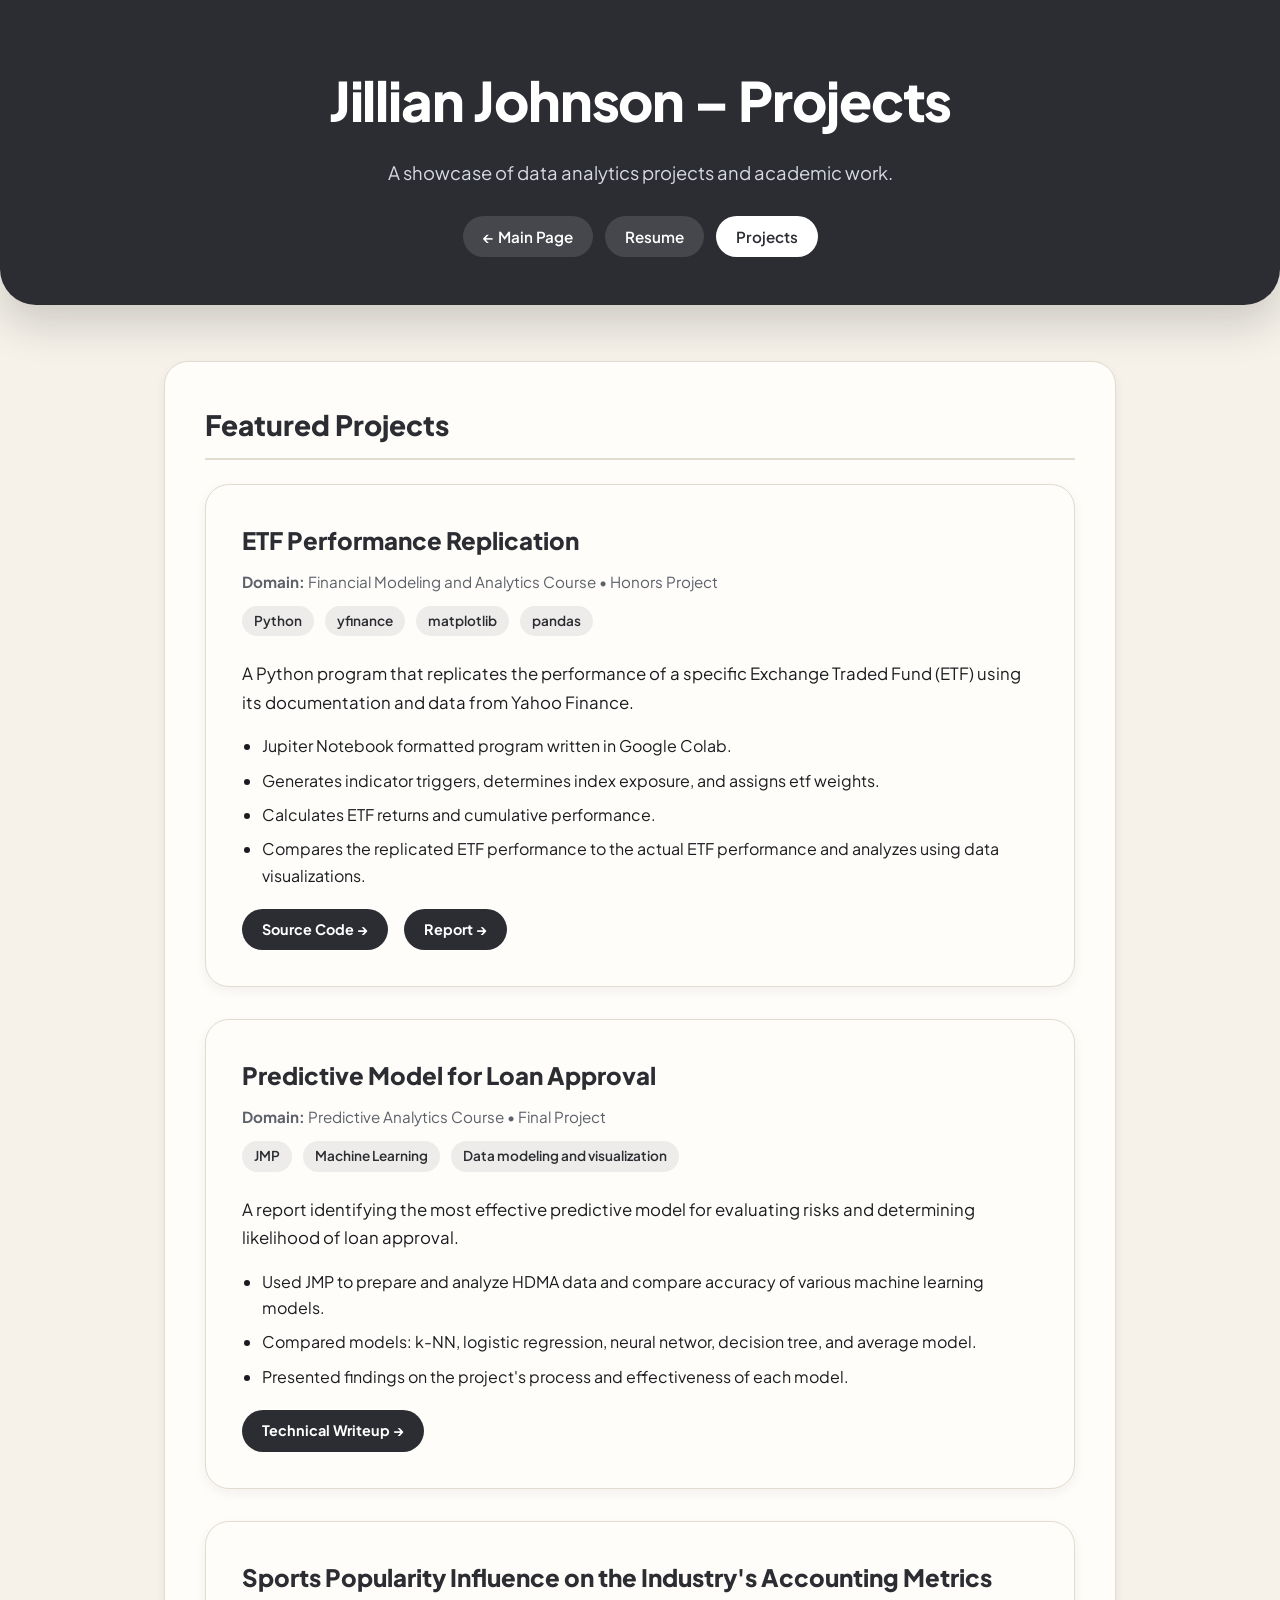
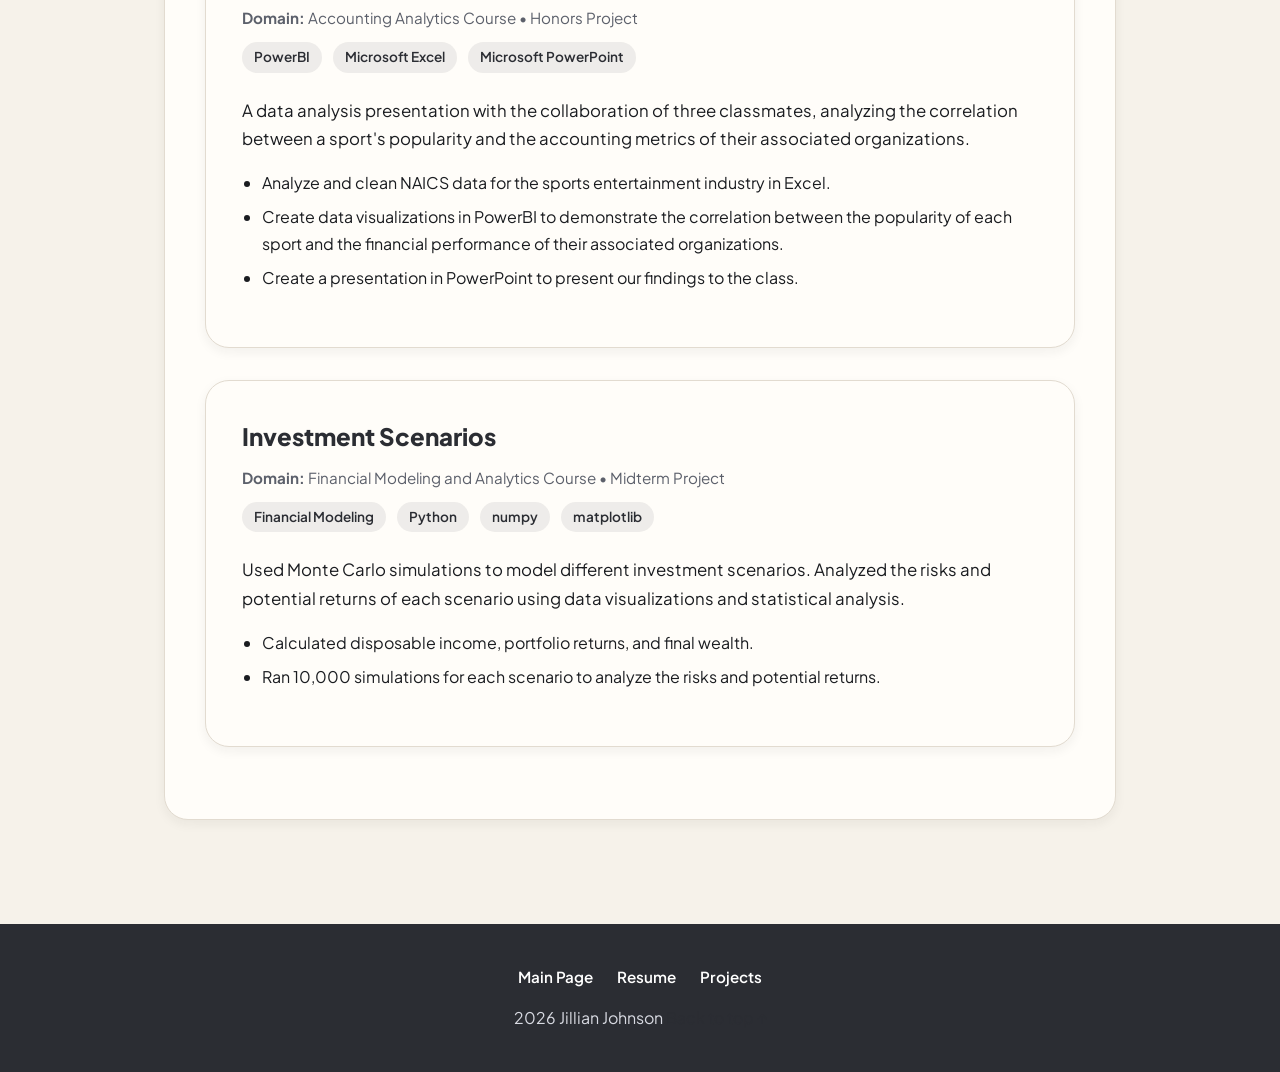
==== commit 5ddebeb2: "personalize website content with my information" ====
--- a/projects.html
+++ b/projects.html
@@ -4,7 +4,7 @@
 <head>
   <meta charset="UTF-8">
   <meta name="viewport" content="width=device-width, initial-scale=1.0">
-  <title>Alex Rivera | Projects</title>
+  <title>Jillian Johnson | Projects</title>
   <link rel="stylesheet" href="styles.css">
 </head>
 
@@ -13,9 +13,9 @@
   <!-- Dark Grey Header at the Top -->
   <header class="subpage-header" id="top">
     <div class="subpage-header-content">
-      <h1 class="subpage-title">Alex Rivera &ndash; Projects</h1>
-      <p class="subpage-subtitle">A showcase of distributed systems, developer utilities, and backend engineering work.</p>
-      
+      <h1 class="subpage-title">Jillian Johnson &ndash; Projects</h1>
+      <p class="subpage-subtitle">A showcase of data analytics projects and academic work.</p>
+
       <nav class="subpage-nav" aria-label="Page Navigation">
         <a href="index.html" class="subpage-nav-link">&larr; Main Page</a>
         <a href="resume.html" class="subpage-nav-link">Resume</a>
@@ -29,119 +29,106 @@
     <section id="featured" class="subpage-section">
       <h2 class="subpage-section-title">Featured Projects</h2>
 
-      <!-- Project 1: KubeScope -->
+      <!-- Project 1: ETF Performance Replication -->
       <article class="project-card-detail" id="kubescope">
-        <h3 class="project-detail-title">1. KubeScope &ndash; Kubernetes Cluster Resource Auditor</h3>
+        <h3 class="project-detail-title">ETF Performance Replication</h3>
         <p style="color: var(--text-muted); font-size: 0.95rem; margin-bottom: 0.75rem;">
-          <strong>Domain:</strong> Cloud Infrastructure &amp; Kubernetes &bull; <strong>License:</strong> Apache 2.0
+          <strong>Domain:</strong> Financial Modeling and Analytics Course &bull; Honors Project
         </p>
         <div style="margin-bottom: 1rem;">
-          <span class="project-tag-pill">Go</span>
-          <span class="project-tag-pill">client-go</span>
-          <span class="project-tag-pill">Cobra CLI</span>
-          <span class="project-tag-pill">Kubernetes API</span>
-          <span class="project-tag-pill">GitHub Actions</span>
+          <span class="project-tag-pill">Python</span>
+          <span class="project-tag-pill">yfinance</span>
+          <span class="project-tag-pill">matplotlib</span>
+          <span class="project-tag-pill">pandas</span>
         </div>
         <p style="font-size: 1.05rem; line-height: 1.7; color: var(--text-brown); margin-bottom: 1rem;">
-          A fast, lightweight command-line tool written in Go that inspects Kubernetes clusters for misconfigured
-          resource requests and limits, unhealthy pod workloads, orphaned persistent volumes, and stale deployments.
+          A Python program that replicates the performance of a specific Exchange Traded Fund (ETF) using
+          its documentation and data from Yahoo Finance.
         </p>
         <ul class="resume-list" style="margin-bottom: 1.25rem;">
-          <li>Interactive and JSON-formatted reports analyzing cluster-wide resource efficiency.</li>
-          <li>Out-of-the-box recommendations for right-sizing pod CPU and memory requests.</li>
-          <li>Pluggable rules engine built with Go client-go and Cobra CLI framework.</li>
-          <li>Easily integrates into CI/CD pipelines via GitHub Actions.</li>
+          <li>Jupiter Notebook formatted program written in Google Colab.</li>
+          <li>Generates indicator triggers, determines index exposure, and assigns etf weights.</li>
+          <li>Calculates ETF returns and cumulative performance.</li>
+          <li>Compares the replicated ETF performance to the actual ETF performance and analyzes using data
+            visualizations.</li>
         </ul>
         <div class="project-detail-links">
-          <a href="https://github.com" target="_blank" rel="noopener noreferrer" class="btn-secondary">Source Code &rarr;</a>
-          <a href="https://github.com" target="_blank" rel="noopener noreferrer" class="btn-secondary">Documentation &rarr;</a>
+          <a href="https://colab.research.google.com/drive/1by6rJ04UxIw2XyKxMWDPe8HFTVwtK8JL?usp=sharing"
+            target="_blank" rel="noopener noreferrer" class="btn-secondary">Source Code &rarr;</a>
+          <a href="https://github.com" target="_blank" rel="noopener noreferrer" class="btn-secondary">Report &rarr;</a>
         </div>
       </article>
 
-      <!-- Project 2: MiniKV -->
+      <!-- Project 2: Loan Approval -->
       <article class="project-card-detail" id="minikv">
-        <h3 class="project-detail-title">2. MiniKV &ndash; Embedded LSM-Tree Key-Value Store</h3>
+        <h3 class="project-detail-title">Predictive Model for Loan Approval</h3>
         <p style="color: var(--text-muted); font-size: 0.95rem; margin-bottom: 0.75rem;">
-          <strong>Domain:</strong> Operating Systems &amp; Storage Engines &bull; <strong>License:</strong> MIT
+          <strong>Domain:</strong> Predictive Analytics Course &bull; Final Project
         </p>
         <div style="margin-bottom: 1rem;">
-          <span class="project-tag-pill">Rust</span>
-          <span class="project-tag-pill">Concurrency</span>
-          <span class="project-tag-pill">Write-Ahead Log</span>
-          <span class="project-tag-pill">SSTables</span>
-          <span class="project-tag-pill">Bloom Filters</span>
+          <span class="project-tag-pill">JMP</span>
+          <span class="project-tag-pill">Machine Learning</span>
+          <span class="project-tag-pill">Data modeling and visualization</span>
         </div>
         <p style="font-size: 1.05rem; line-height: 1.7; color: var(--text-brown); margin-bottom: 1rem;">
-          An educational Log-Structured Merge-tree (LSM-tree) storage engine implemented in Rust to study
-          Write-Ahead Log (WAL) crash recovery, SSTable compaction strategies, and Bloom filter optimizations.
+          A report identifying the most effective predictive model for evaluating risks and determining likelihood of
+          loan approval.
         </p>
         <ul class="resume-list" style="margin-bottom: 1.25rem;">
-          <li>MemTable implementation backed by a lock-free SkipList for concurrent in-memory writes.</li>
-          <li>Write-Ahead Logging with checksum verification ensuring durability against unexpected power loss.</li>
-          <li>Size-tiered compaction strategy to bound read amplification and reclaim disk space.</li>
-          <li>Block-level Bloom filters reducing unnecessary disk reads for non-existent keys.</li>
+          <li>Used JMP to prepare and analyze HDMA data and compare accuracy of various machine learning models.</li>
+          <li>Compared models: k-NN, logistic regression, neural networ, decision tree, and average model.</li>
+          <li>Presented findings on the project's process and effectiveness of each model.</li>
         </ul>
         <div class="project-detail-links">
-          <a href="https://github.com" target="_blank" rel="noopener noreferrer" class="btn-secondary">Source Code &rarr;</a>
-          <a href="https://github.com" target="_blank" rel="noopener noreferrer" class="btn-secondary">Technical Writeup &rarr;</a>
+          <a href="https://github.com" target="_blank" rel="noopener noreferrer" class="btn-secondary">Technical Writeup
+            &rarr;</a>
         </div>
       </article>
 
       <!-- Project 3: TraceFlow -->
       <article class="project-card-detail" id="traceflow">
-        <h3 class="project-detail-title">3. TraceFlow &ndash; OpenTelemetry Pipeline Simulator</h3>
+        <h3 class="project-detail-title">Sports Popularity Influence on the Industry's Accounting Metrics</h3>
         <p style="color: var(--text-muted); font-size: 0.95rem; margin-bottom: 0.75rem;">
-          <strong>Domain:</strong> Distributed Observability &amp; Testing &bull; <strong>License:</strong> Apache 2.0
+          <strong>Domain:</strong> Accounting Analytics Course &bull; Honors Project
         </p>
         <div style="margin-bottom: 1rem;">
-          <span class="project-tag-pill">Python</span>
-          <span class="project-tag-pill">Asyncio</span>
-          <span class="project-tag-pill">OpenTelemetry SDK</span>
-          <span class="project-tag-pill">gRPC</span>
-          <span class="project-tag-pill">Docker</span>
+          <span class="project-tag-pill">PowerBI</span>
+          <span class="project-tag-pill">Microsoft Excel</span>
+          <span class="project-tag-pill">Microsoft PowerPoint</span>
         </div>
         <p style="font-size: 1.05rem; line-height: 1.7; color: var(--text-brown); margin-bottom: 1rem;">
-          Synthetic distributed trace generator and benchmarking suite designed to validate OpenTelemetry collectors,
-          agents, and backend storage engines under extreme traffic spikes and bursty network conditions.
+          A data analysis presentation with the collaboration of three classmates, analyzing the correlation between a
+          sport's popularity and the accounting metrics of their associated organizations.
         </p>
         <ul class="resume-list" style="margin-bottom: 1.25rem;">
-          <li>Simulates complex microservice topologies with customizable call depths and error injection rates.</li>
-          <li>Exports spans in OTLP/gRPC and OTLP/HTTP protocols with configurable sampling rates.</li>
-          <li>Provides real-time throughput and latency metrics comparing collector resource utilization.</li>
-          <li>Fully packaged with Docker Compose for local development and integration tests.</li>
+          <li>Analyze and clean NAICS data for the sports entertainment industry in Excel.</li>
+          <li>Create data visualizations in PowerBI to demonstrate the correlation between the popularity of each sport
+            and
+            the financial performance of their associated organizations.</li>
+          <li>Create a presentation in PowerPoint to present our findings to the class.</li>
         </ul>
-        <div class="project-detail-links">
-          <a href="https://github.com" target="_blank" rel="noopener noreferrer" class="btn-secondary">Source Code &rarr;</a>
-          <a href="https://github.com" target="_blank" rel="noopener noreferrer" class="btn-secondary">Documentation &rarr;</a>
-        </div>
       </article>
 
-      <!-- Project 4: NetPulse -->
+      <!-- Project 4: Investment Scenarios -->
       <article class="project-card-detail" id="netpulse">
-        <h3 class="project-detail-title">4. NetPulse &ndash; eBPF Network Latency &amp; Packet Monitor</h3>
+        <h3 class="project-detail-title">Investment Scenarios</h3>
         <p style="color: var(--text-muted); font-size: 0.95rem; margin-bottom: 0.75rem;">
-          <strong>Domain:</strong> Linux Kernel &amp; Networking &bull; <strong>License:</strong> GPL v2
+          <strong>Domain:</strong> Financial Modeling and Analytics Course &bull; Midterm Project
         </p>
         <div style="margin-bottom: 1rem;">
-          <span class="project-tag-pill">Go</span>
-          <span class="project-tag-pill">C</span>
-          <span class="project-tag-pill">eBPF</span>
-          <span class="project-tag-pill">Linux Kernel</span>
-          <span class="project-tag-pill">Prometheus</span>
+          <span class="project-tag-pill">Financial Modeling</span>
+          <span class="project-tag-pill">Python</span>
+          <span class="project-tag-pill">numpy</span>
+          <span class="project-tag-pill">matplotlib</span>
         </div>
         <p style="font-size: 1.05rem; line-height: 1.7; color: var(--text-brown); margin-bottom: 1rem;">
-          A low-overhead Linux kernel observability tool that leverages eBPF (extended Berkeley Packet Filter)
-          to measure TCP connection round-trip times and identify packet drops without application code modification.
+          Used Monte Carlo simulations to model different investment scenarios. Analyzed the risks
+          and potential returns of each scenario using data visualizations and statistical analysis.
         </p>
         <ul class="resume-list" style="margin-bottom: 1.25rem;">
-          <li>Attaches kernel probes to TCP state machine transitions with sub-microsecond overhead.</li>
-          <li>Exports Prometheus metrics for TCP retransmissions, SYN backlog queue saturation, and socket latency.</li>
-          <li>Lightweight Go userspace daemon for metric aggregation and filtering.</li>
+          <li>Calculated disposable income, portfolio returns, and final wealth.</li>
+          <li>Ran 10,000 simulations for each scenario to analyze the risks and potential returns.</li>
         </ul>
-        <div class="project-detail-links">
-          <a href="https://github.com" target="_blank" rel="noopener noreferrer" class="btn-secondary">Source Code &rarr;</a>
-          <a href="https://github.com" target="_blank" rel="noopener noreferrer" class="btn-secondary">Architecture Spec &rarr;</a>
-        </div>
       </article>
     </section>
 
@@ -156,10 +143,10 @@
         <a href="resume.html">Resume</a>
         <a href="projects.html">Projects</a>
       </div>
-      <p>&copy; 2026 Alex Rivera. All rights reserved. &bull; <a href="#top">Back to top &uarr;</a></p>
+      <p> 2026 Jillian Johnson <a href="#top">Back to top &uarr;</a></p>
     </div>
   </footer>
 
 </body>
 
-</html>
+</html>
